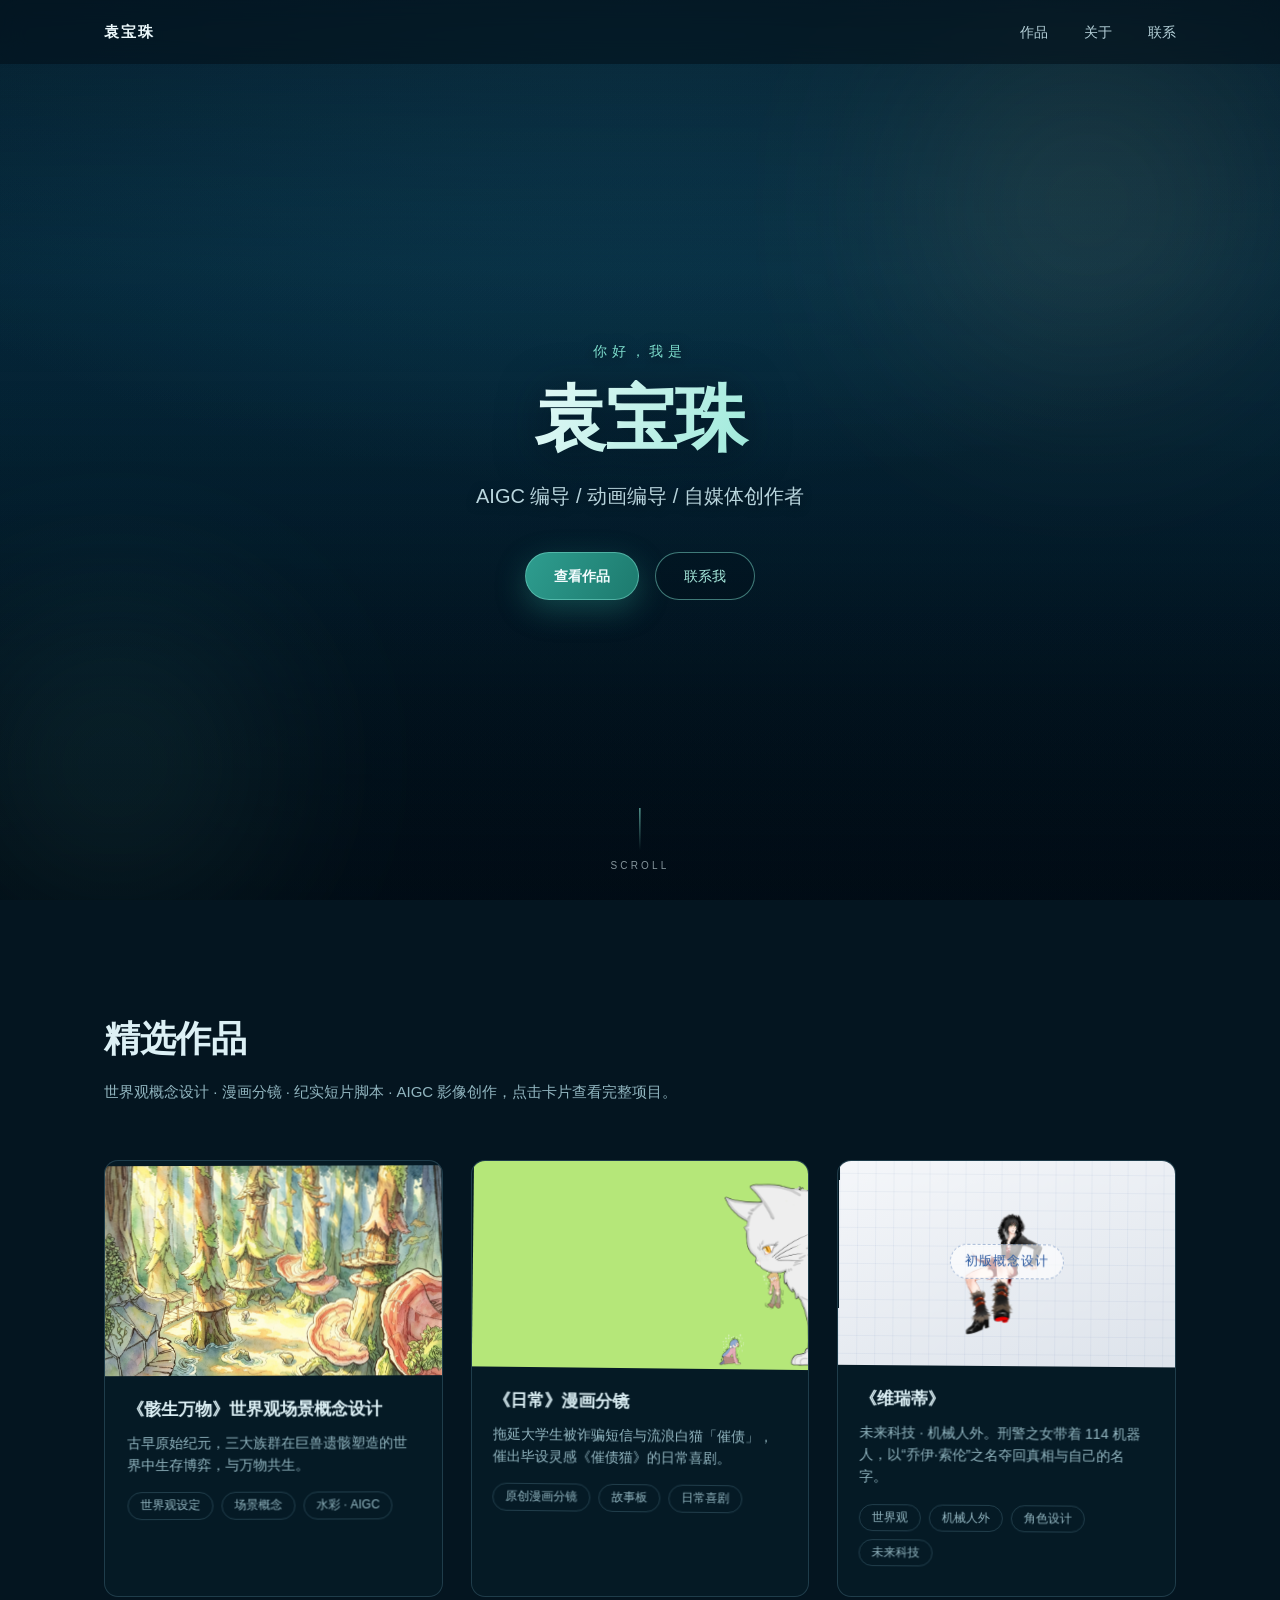
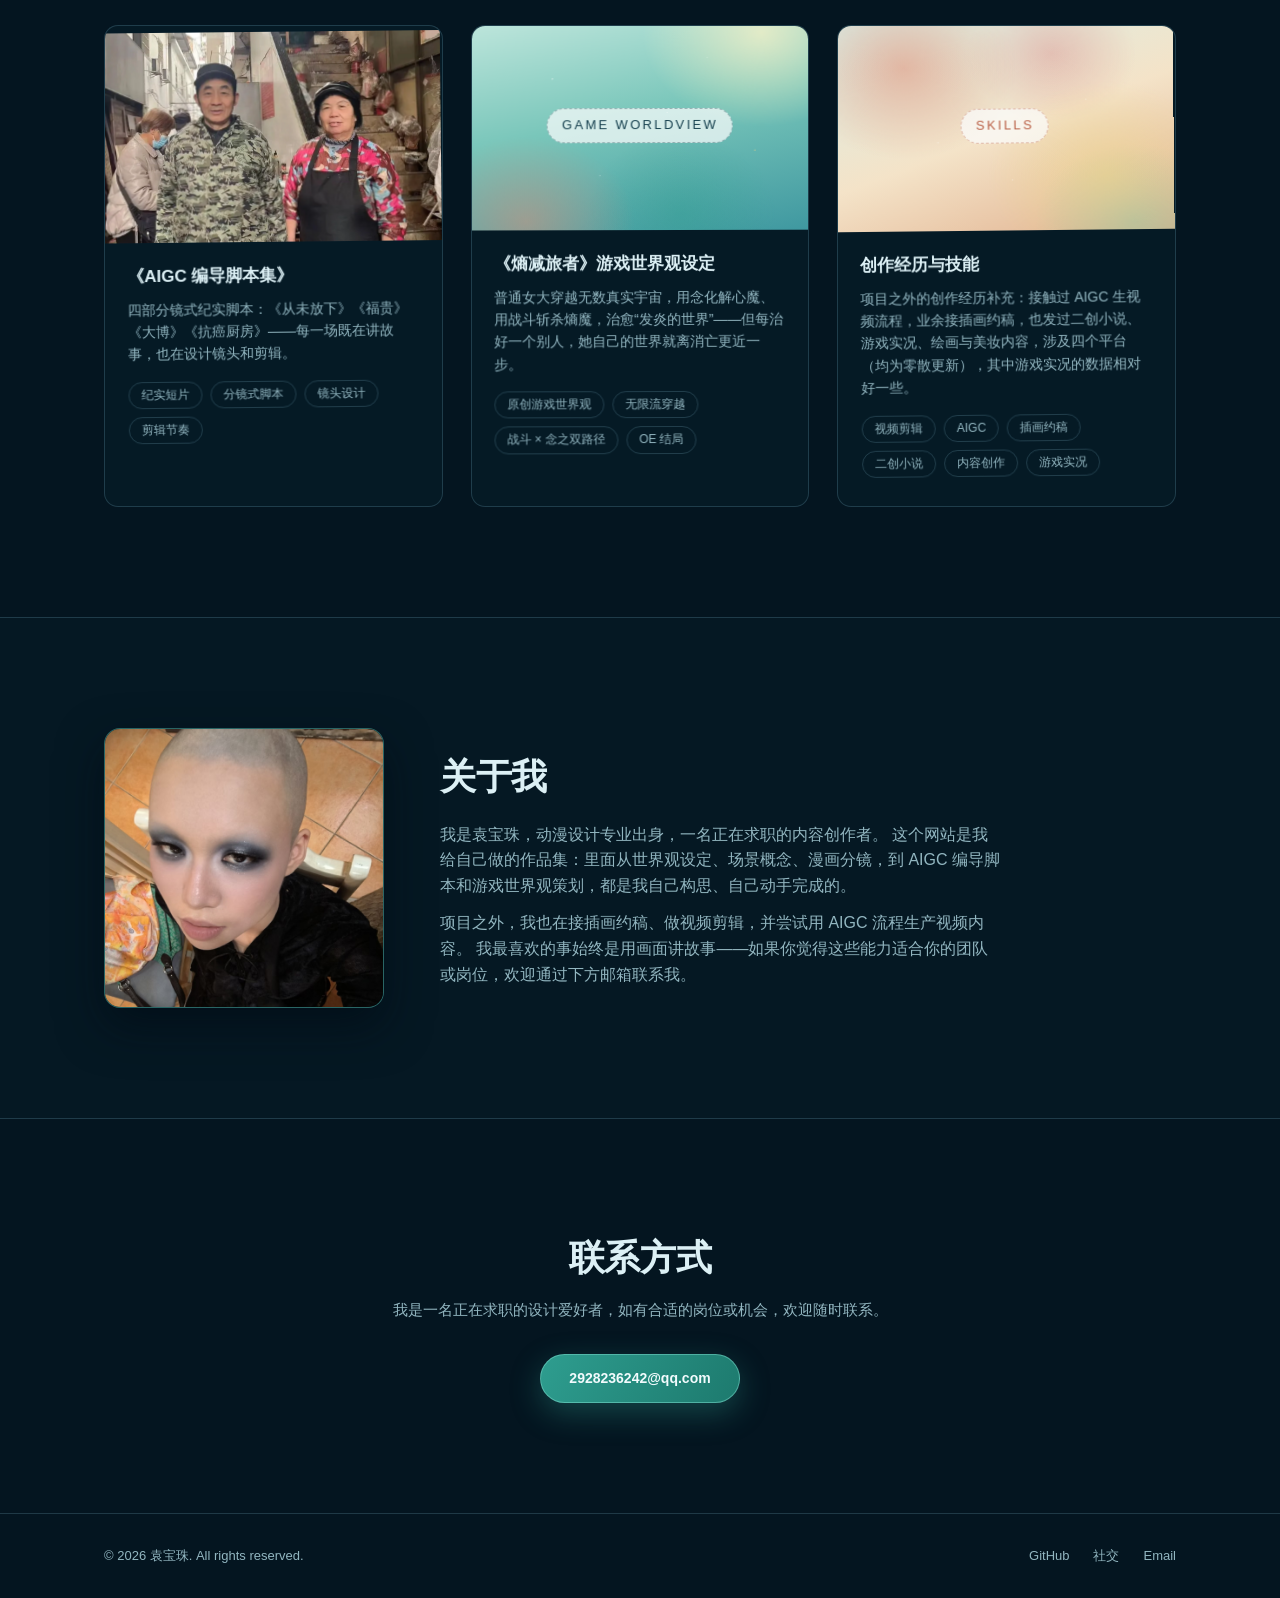
==== index.html @ 69e80cc3 "袁宝珠作品集网站首版：深海写实视频背景 + 作品子页面" ====
<!DOCTYPE html>
<html lang="zh-CN">
<head>
  <meta charset="UTF-8" />
  <meta name="viewport" content="width=device-width, initial-scale=1.0" />
  <title>袁宝珠 | AIGC 编导 · 动画编导 · 自媒体创作者</title>
  <meta name="description" content="袁宝珠的个人作品集：AIGC 编导 / 动画编导 / 自媒体创作者，代表作《骸生万物》世界观场景概念设计、《日常》漫画分镜。" />
  <link rel="stylesheet" href="css/style.css" />
</head>
<body class="home">

  <!-- ============ 顶部导航 ============ -->
  <header class="navbar" id="navbar">
    <nav class="nav-inner">
      <a href="#home" class="nav-logo">袁宝珠</a>

      <button class="nav-toggle" id="navToggle" aria-label="打开菜单" aria-expanded="false">
        <span></span><span></span><span></span>
      </button>

      <ul class="nav-links" id="navLinks">
        <li><a href="#works">作品</a></li>
        <li><a href="#about">关于</a></li>
        <li><a href="#contact">联系</a></li>
      </ul>
    </nav>
  </header>

  <main>
    <!-- ============ Hero 首屏（原创插画 · Live2D 视差） ============ -->
    <section class="hero hero--live" id="home">
      <!-- 背景层：封面全屏模糊（视差最深 · Live2D 感） -->
      <div class="live-bg" aria-hidden="true">
        <span class="live-bg-img"></span>
        <span class="live-bg-tint"></span>
      </div>

      <!-- 氛围层：双色光晕 -->
      <div class="live-glow" aria-hidden="true">
        <span class="live-glow-cyan"></span>
        <span class="live-glow-orange"></span>
      </div>

      <div class="live-inner">
        <!-- 文案层（视差较浅） -->
        <div class="live-copy" data-depth="8">
          <p class="hero-eyebrow">你好，我是</p>
          <h1 class="hero-title">袁宝珠</h1>
          <p class="hero-subtitle">AIGC 编导 / 动画编导 / 自媒体创作者</p>
          <div class="hero-actions">
            <a href="#works" class="btn btn-primary">查看作品</a>
            <a href="#contact" class="btn btn-ghost">联系我</a>
          </div>
        </div>
      </div>

      <a href="#works" class="live-scroll" aria-label="向下滚动查看作品">
        <span></span>SCROLL
      </a>
    </section>

    <!-- ============ 作品展示（卡片占位） ============ -->
    <section class="section" id="works">
      <div class="container">
        <header class="section-head">
          <h2 class="section-title">精选作品</h2>
          <p class="section-desc">世界观概念设计 · 漫画分镜 · 纪实短片脚本 · AIGC 影像创作，点击卡片查看完整项目。</p>
        </header>

        <div class="works-grid">
          <!-- 作品 01：《骸生万物》 -->
          <article class="work-card">
            <a href="works/work-1.html" class="work-link" aria-label="《骸生万物》世界观场景概念设计">
              <div class="work-cover has-img">
                <img src="images/hszw-1-forest.jpg" alt="《骸生万物》森林栖息地：巨型菌菇树居" />
              </div>
              <div class="work-body">
                <h3 class="work-title">《骸生万物》世界观场景概念设计</h3>
                <p class="work-desc">古早原始纪元，三大族群在巨兽遗骸塑造的世界中生存博弈，与万物共生。</p>
                <ul class="work-tags">
                  <li>世界观设定</li><li>场景概念</li><li>水彩 · AIGC</li>
                </ul>
              </div>
            </a>
          </article>

          <!-- 作品 02：《日常》漫画分镜 -->
          <article class="work-card">
            <a href="works/work-2.html" class="work-link" aria-label="《日常》漫画分镜">
              <div class="work-cover has-img">
                <img src="images/work-2-cover.jpg" alt="《日常》漫画分镜封面">
              </div>
              <div class="work-body">
                <h3 class="work-title">《日常》漫画分镜</h3>
                <p class="work-desc">拖延大学生被诈骗短信与流浪白猫「催债」，催出毕设灵感《催债猫》的日常喜剧。</p>
                <ul class="work-tags">
                  <li>原创漫画分镜</li><li>故事板</li><li>日常喜剧</li>
                </ul>
              </div>
            </a>
          </article>

          <!-- 作品 03：《维瑞蒂》 -->
          <article class="work-card">
            <a href="works/work-3.html" class="work-link" aria-label="《维瑞蒂》未来科技机械人外世界观与角色概念设计">
              <div class="work-cover">
                <img class="wrd-card-img" src="images/wrd-1-verity.png" alt="《维瑞蒂》主角维瑞蒂 / 乔伊·索伦 概念设计" />
                <span class="work-cover-tag">初版概念设计</span>
              </div>
              <div class="work-body">
                <h3 class="work-title">《维瑞蒂》</h3>
                <p class="work-desc">未来科技 · 机械人外。刑警之女带着 114 机器人，以“乔伊·索伦”之名夺回真相与自己的名字。</p>
                <ul class="work-tags">
                  <li>世界观</li><li>机械人外</li><li>角色设计</li><li>未来科技</li>
                </ul>
              </div>
            </a>
          </article>

          <!-- 作品 04：《AIGC 编导脚本集》 -->
          <article class="work-card">
            <a href="works/work-4.html" class="work-link" aria-label="《AIGC 编导脚本集》分镜式纪实脚本">
              <div class="work-cover has-img">
                <img src="images/scr-ka-real.webp" alt="《AIGC 编导脚本集》真实影像：抗癌厨房万佐成与熊庚香" />
              </div>
              <div class="work-body">
                <h3 class="work-title">《AIGC 编导脚本集》</h3>
                <p class="work-desc">四部分镜式纪实脚本：《从未放下》《福贵》《大博》《抗癌厨房》——每一场既在讲故事，也在设计镜头和剪辑。</p>
                <ul class="work-tags">
                  <li>纪实短片</li><li>分镜式脚本</li><li>镜头设计</li><li>剪辑节奏</li>
                </ul>
              </div>
            </a>
          </article>

          <article class="work-card">
            <a href="works/work-5.html" class="work-link" aria-label="《熵减旅者》原创游戏世界观设定">
              <div class="work-cover">
                <span class="work-cover-tag">GAME WORLDVIEW</span>
              </div>
              <div class="work-body">
                <h3 class="work-title">《熵减旅者》游戏世界观设定</h3>
                <p class="work-desc">普通女大穿越无数真实宇宙，用念化解心魔、用战斗斩杀熵魔，治愈“发炎的世界”——但每治好一个别人，她自己的世界就离消亡更近一步。</p>
                <ul class="work-tags">
                  <li>原创游戏世界观</li><li>无限流穿越</li><li>战斗 × 念之双路径</li><li>OE 结局</li>
                </ul>
              </div>
            </a>
          </article>

          <article class="work-card">
            <a href="works/work-6.html" class="work-link" aria-label="创作经历与技能">
              <div class="work-cover">
                <span class="work-cover-tag">SKILLS</span>
              </div>
              <div class="work-body">
                <h3 class="work-title">创作经历与技能</h3>
                <p class="work-desc">项目之外的创作经历补充：接触过 AIGC 生视频流程，业余接插画约稿，也发过二创小说、游戏实况、绘画与美妆内容，涉及四个平台（均为零散更新），其中游戏实况的数据相对好一些。</p>
                <ul class="work-tags">
                  <li>视频剪辑</li><li>AIGC</li><li>插画约稿</li><li>二创小说</li><li>内容创作</li><li>游戏实况</li>
                </ul>
              </div>
            </a>
          </article>
        </div>
      </div>
    </section>

    <!-- ============ 关于 ============ -->
    <section class="section section-alt" id="about">
      <div class="container about-grid">
        <div class="about-avatar">
          <img src="images/about-portrait.jpg" alt="袁宝珠——寸头与蓝色烟熏妆自拍" />
        </div>
        <div>
          <h2 class="section-title">关于我</h2>
          <p class="about-text">
            我是袁宝珠，动漫设计专业出身，一名正在求职的内容创作者。
            这个网站是我给自己做的作品集：里面从世界观设定、场景概念、漫画分镜，到 AIGC 编导脚本和游戏世界观策划，都是我自己构思、自己动手完成的。
          </p>
          <p class="about-text">
            项目之外，我也在接插画约稿、做视频剪辑，并尝试用 AIGC 流程生产视频内容。
            我最喜欢的事始终是用画面讲故事——如果你觉得这些能力适合你的团队或岗位，欢迎通过下方邮箱联系我。
          </p>
        </div>
      </div>
    </section>

    <!-- ============ 联系 ============ -->
    <section class="section" id="contact">
      <div class="container contact-box">
        <h2 class="section-title">联系方式</h2>
        <p class="section-desc">我是一名正在求职的设计爱好者，如有合适的岗位或机会，欢迎随时联系。</p>
        <a href="mailto:2928236242@qq.com" class="btn btn-primary">2928236242@qq.com</a>
      </div>
    </section>
  </main>

  <!-- ============ 页脚 ============ -->
  <footer class="footer">
    <div class="container footer-inner">
      <span>© 2026 袁宝珠. All rights reserved.</span>
      <div class="footer-links">
        <a href="#" aria-label="GitHub">GitHub</a>
        <a href="#" aria-label="微博 / X">社交</a>
        <a href="mailto:2928236242@qq.com" aria-label="邮箱">Email</a>
      </div>
    </div>
  </footer>

  <script src="js/main.js"></script>
</body>
</html>
---- css/style.css ----
/* ================= 设计变量 ================= */
:root {
  --bg: #000000;
  --bg-alt: #0a0a0a;
  --surface: #111111;
  --surface-hover: #181818;
  --border: #1f1f1f;
  --text: #f5f5f5;
  --text-muted: #999999;
  /* 配色提取自封面水彩 cover.jpg：水色青碧（#177f80 提亮）+ 芦草嫩绿 + 纸白 */
  --accent: #7cc2b9;
  --accent-soft: #b6ddd7;
  --max-width: 1120px;
  --nav-height: 64px;
}

/* ================= 基础重置 ================= */
*,
*::before,
*::after {
  margin: 0;
  padding: 0;
  box-sizing: border-box;
}

html {
  scroll-behavior: smooth;
  scroll-padding-top: var(--nav-height);
}

body {
  background: var(--bg);
  color: var(--text);
  font-family: -apple-system, BlinkMacSystemFont, "Segoe UI", "PingFang SC",
    "Hiragino Sans GB", "Microsoft YaHei", sans-serif;
  line-height: 1.6;
  -webkit-font-smoothing: antialiased;
}

a {
  color: inherit;
  text-decoration: none;
}

ul {
  list-style: none;
}

.container {
  max-width: var(--max-width);
  margin: 0 auto;
  padding: 0 24px;
}

/* ================= 顶部导航 ================= */
.navbar {
  position: fixed;
  top: 0;
  left: 0;
  right: 0;
  height: var(--nav-height);
  z-index: 100;
  background: rgba(0, 0, 0, 0.75);
  backdrop-filter: blur(12px);
  -webkit-backdrop-filter: blur(12px);
  border-bottom: 1px solid transparent;
  transition: border-color 0.3s ease, background 0.3s ease;
}

.navbar.scrolled {
  border-bottom-color: var(--border);
}

.nav-inner {
  max-width: var(--max-width);
  margin: 0 auto;
  padding: 0 24px;
  height: 100%;
  display: flex;
  align-items: center;
  justify-content: space-between;
}

.nav-logo {
  font-size: 15px;
  font-weight: 700;
  letter-spacing: 0.12em;
}

.nav-links {
  display: flex;
  gap: 36px;
}

.nav-links a {
  font-size: 14px;
  color: var(--text-muted);
  transition: color 0.2s ease;
}

.nav-links a:hover {
  color: var(--text);
}

/* 移动端汉堡按钮 */
.nav-toggle {
  display: none;
  flex-direction: column;
  gap: 5px;
  background: none;
  border: 0;
  cursor: pointer;
  padding: 8px;
}

.nav-toggle span {
  display: block;
  width: 22px;
  height: 2px;
  background: var(--text);
  transition: transform 0.3s ease, opacity 0.3s ease;
}

.nav-toggle.open span:nth-child(1) {
  transform: translateY(7px) rotate(45deg);
}
.nav-toggle.open span:nth-child(2) {
  opacity: 0;
}
.nav-toggle.open span:nth-child(3) {
  transform: translateY(-7px) rotate(-45deg);
}

/* ================= Hero ================= */
.hero {
  min-height: 100vh;
  display: flex;
  flex-direction: column;
  align-items: center;
  justify-content: center;
  text-align: center;
  padding: var(--nav-height) 24px 0;
}

.hero-eyebrow {
  color: var(--text-muted);
  font-size: 15px;
  margin-bottom: 16px;
}

.hero-title {
  font-size: clamp(40px, 8vw, 72px);
  font-weight: 800;
  letter-spacing: -0.02em;
  line-height: 1.1;
}

.hero-subtitle {
  margin-top: 18px;
  color: var(--text-muted);
  font-size: clamp(16px, 2.4vw, 20px);
}

.hero-actions {
  margin-top: 40px;
  display: flex;
  gap: 16px;
  flex-wrap: wrap;
  justify-content: center;
}

/* ================= 按钮 ================= */
.btn {
  display: inline-block;
  padding: 12px 28px;
  font-size: 14px;
  border-radius: 999px;
  border: 1px solid var(--border);
  transition: transform 0.2s ease, background 0.2s ease, border-color 0.2s ease;
}

.btn:hover {
  transform: translateY(-2px);
}

.btn-primary {
  background: var(--text);
  color: #000;
  border-color: var(--text);
  font-weight: 600;
}

.btn-primary:hover {
  background: #fff;
}

.btn-ghost {
  color: var(--text);
}

.btn-ghost:hover {
  background: var(--surface);
  border-color: #333;
}

/* ================= 通用区块 ================= */
.section {
  padding: 110px 0;
}

.section-alt {
  background: var(--bg-alt);
  border-top: 1px solid var(--border);
  border-bottom: 1px solid var(--border);
}

.section-head {
  margin-bottom: 56px;
}

.section-title {
  font-size: clamp(26px, 4vw, 36px);
  font-weight: 700;
  letter-spacing: -0.01em;
}

.section-desc {
  margin-top: 12px;
  color: var(--text-muted);
  font-size: 15px;
}

/* ================= 作品卡片（占位骨架） ================= */
.works-grid {
  display: grid;
  grid-template-columns: repeat(3, 1fr);
  gap: 28px;
}

.work-card {
  background: var(--surface);
  border: 1px solid var(--border);
  border-radius: 14px;
  overflow: hidden;
  transition: transform 0.3s ease, border-color 0.3s ease, background 0.3s ease;
}

.work-card:hover {
  transform: translateY(-6px);
  border-color: #333;
  background: var(--surface-hover);
}

.work-link {
  display: block;
}

/* 封面占位：渐变块 + 微光扫过动画，填充真实图片时直接替换此 div */
.work-cover {
  position: relative;
  aspect-ratio: 16 / 10;
  background: linear-gradient(135deg, #161616 0%, #1d1d1d 50%, #161616 100%);
  overflow: hidden;
  display: flex;
  align-items: center;
  justify-content: center;
}

.work-cover::after {
  content: "";
  position: absolute;
  inset: 0;
  background: linear-gradient(
    100deg,
    transparent 20%,
    rgba(255, 255, 255, 0.05) 50%,
    transparent 80%
  );
  transform: translateX(-100%);
  animation: shimmer 2.6s infinite;
}

@keyframes shimmer {
  100% {
    transform: translateX(100%);
  }
}

.work-cover-tag {
  position: relative;
  z-index: 1;
  font-size: 13px;
  color: #555;
  letter-spacing: 0.08em;
  border: 1px dashed #333;
  padding: 6px 14px;
  border-radius: 999px;
}

/* 填充真实封面时用法：
   <div class="work-cover" style="background-image:url('图片地址');background-size:cover;background-position:center;"></div>
*/

.work-body {
  padding: 20px 22px 24px;
}

.work-title {
  font-size: 17px;
  font-weight: 600;
}

.work-desc {
  margin-top: 8px;
  font-size: 14px;
  color: var(--text-muted);
}

.work-tags {
  margin-top: 16px;
  display: flex;
  flex-wrap: wrap;
  gap: 8px;
}

.work-tags li {
  font-size: 12px;
  color: var(--text-muted);
  border: 1px solid var(--border);
  border-radius: 999px;
  padding: 3px 12px;
}

/* ================= 关于 ================= */
.about-grid {
  display: grid;
  grid-template-columns: 280px 1fr;
  gap: 56px;
  align-items: center;
}

.about-avatar {
  aspect-ratio: 1;
  border-radius: 16px;
  border: 1px dashed #333;
  background: var(--surface);
  display: flex;
  align-items: center;
  justify-content: center;
  color: #555;
  font-size: 14px;
}

.about-text {
  margin-top: 16px;
  color: var(--text-muted);
  font-size: 16px;
  max-width: 560px;
}

/* ================= 联系 ================= */
.contact-box {
  text-align: center;
}

.contact-box .section-desc {
  margin-bottom: 32px;
}

/* ================= 页脚 ================= */
.footer {
  border-top: 1px solid var(--border);
  padding: 32px 0;
}

.footer-inner {
  display: flex;
  align-items: center;
  justify-content: space-between;
  gap: 16px;
  flex-wrap: wrap;
  font-size: 13px;
  color: var(--text-muted);
}

.footer-links {
  display: flex;
  gap: 24px;
}

.footer-links a:hover {
  color: var(--text);
}

/* ================= 元素入场动画 ================= */
.work-card {
  opacity: 0;
  transform: translateY(24px);
}

.work-card.visible {
  opacity: 1;
  transform: translateY(0);
  transition: opacity 0.6s ease, transform 0.6s ease, border-color 0.3s ease,
    background 0.3s ease;
}

/* ================= 响应式 ================= */
@media (max-width: 900px) {
  .works-grid {
    grid-template-columns: repeat(2, 1fr);
  }

  .about-grid {
    grid-template-columns: 1fr;
    gap: 32px;
  }

  .about-avatar {
    max-width: 240px;
  }
}

@media (max-width: 640px) {
  .nav-toggle {
    display: flex;
  }

  .nav-links {
    position: fixed;
    top: var(--nav-height);
    left: 0;
    right: 0;
    flex-direction: column;
    gap: 0;
    background: rgba(0, 0, 0, 0.96);
    border-bottom: 1px solid var(--border);
    max-height: 0;
    overflow: hidden;
    transition: max-height 0.3s ease;
  }

  .nav-links.open {
    max-height: 260px;
  }

  .nav-links li {
    width: 100%;
  }

  .nav-links a {
    display: block;
    padding: 16px 24px;
  }

  .works-grid {
    grid-template-columns: 1fr;
  }

  .section {
    padding: 80px 0;
  }
}

/* 用户开启「减少动态效果」时尊重系统设置 */
@media (prefers-reduced-motion: reduce) {
  html {
    scroll-behavior: auto;
  }
  .work-cover::after {
    animation: none;
  }
  .work-card {
    opacity: 1;
    transform: none;
  }
}

/* ================= 实例级覆盖（勿并入通用类） ================= */
/* 仅作用于作品区第 1 张卡片封面，不影响其他卡片 */
section#works > div.container > div.works-grid > article.work-card:nth-child(1) > a.work-link > div.work-cover {
  background-color: transparent;
  color: #ffffff;
}

/* 仅作用于 Hero 首屏 section#home（ID 唯一） */
section#home {
  background-color: transparent;
}

/* ================= Hero 封面水彩氛围（黑色基调不变） ================= */
.hero--cover {
  position: relative;
  background-color: #000;
  overflow: hidden;
}

.hero--cover::before {
  content: "";
  position: absolute;
  inset: 0;
  background-image: url("../images/cover.jpg");
  background-size: cover;
  background-position: center;
  opacity: 0.3;
  filter: saturate(0.92);
}

.hero--cover::after {
  content: "";
  position: absolute;
  inset: 0;
  background:
    radial-gradient(120% 90% at 50% 36%, rgba(0, 0, 0, 0.25) 0%, rgba(0, 0, 0, 0.72) 72%, #000 100%),
    linear-gradient(180deg, rgba(0, 0, 0, 0.85) 0%, rgba(0, 0, 0, 0.35) 42%, rgba(0, 0, 0, 0.94) 100%);
}

.hero--cover > * {
  position: relative;
  z-index: 1;
}

.hero--cover .hero-eyebrow {
  color: var(--accent-soft);
  letter-spacing: 0.2em;
}

.hero--cover .hero-title {
  background: linear-gradient(118deg, #f4efe2 0%, #d7e7e1 42%, var(--accent) 100%);
  -webkit-background-clip: text;
  background-clip: text;
  color: transparent;
}

/* ================= 作品卡片：真实封面图 ================= */
.work-cover.has-img {
  background: #000;
}

.work-cover.has-img::after {
  display: none;
}

.work-cover img {
  position: relative;
  z-index: 1;
  display: block;
  width: 100%;
  height: 100%;
  object-fit: cover;
  transition: transform 0.5s ease;
}

.work-card:hover .work-cover img {
  transform: scale(1.05);
}

/* ================= 作品子页面通用 ================= */
.detail {
  padding: calc(var(--nav-height) + 56px) 0 100px;
}

.back-link {
  display: inline-block;
  margin-bottom: 44px;
  font-size: 14px;
  color: var(--text-muted);
  transition: color 0.2s ease;
}

.back-link:hover {
  color: var(--accent);
}

.detail-title {
  font-size: clamp(30px, 5vw, 46px);
  font-weight: 800;
  line-height: 1.2;
  letter-spacing: -0.01em;
}

.detail-subtitle {
  margin-top: 18px;
  max-width: 780px;
  color: var(--text-muted);
  font-size: 16px;
}

.detail-meta {
  margin-top: 26px;
  display: flex;
  flex-wrap: wrap;
  gap: 10px;
}

.detail-meta li,
.race-tags li {
  font-size: 13px;
  color: var(--accent-soft);
  border: 1px solid rgba(124, 194, 185, 0.32);
  background: rgba(124, 194, 185, 0.07);
  border-radius: 999px;
  padding: 5px 14px;
}

.detail-h2 {
  margin: 64px 0 26px;
  font-size: clamp(20px, 3vw, 25px);
  font-weight: 700;
  display: flex;
  align-items: center;
  gap: 14px;
}

.detail-h2::before {
  content: "";
  width: 24px;
  height: 2px;
  border-radius: 2px;
  background: linear-gradient(90deg, var(--accent), transparent);
}

/* ---------- 信息块 ---------- */
.info-block {
  background: var(--surface);
  border: 1px solid var(--border);
  border-radius: 14px;
  padding: 26px 28px;
  margin-bottom: 16px;
  transition: border-color 0.3s ease;
}

.info-block:hover {
  border-color: #2c2c2c;
}

.info-block-head {
  display: flex;
  align-items: baseline;
  gap: 14px;
  margin-bottom: 12px;
}

.info-block-no {
  font-size: 13px;
  font-weight: 700;
  letter-spacing: 0.12em;
  color: var(--accent);
}

.info-block-head h3 {
  font-size: 18px;
  font-weight: 600;
}

.info-block p {
  color: var(--text-muted);
  font-size: 15px;
}

.info-block strong,
.point-list strong {
  color: var(--text);
  font-weight: 600;
}

/* 项目信息规格表 */
.spec-list li {
  display: flex;
  gap: 18px;
  padding: 11px 0;
  border-bottom: 1px solid var(--border);
  font-size: 15px;
  color: var(--text-muted);
}

.spec-list li:first-child {
  padding-top: 0;
}

.spec-list li:last-child {
  padding-bottom: 0;
  border-bottom: 0;
}

.spec-key {
  flex: 0 0 84px;
  color: var(--text);
  font-weight: 600;
}

/* 分镜要点列表 */
.point-list li {
  position: relative;
  padding-left: 20px;
  margin-top: 12px;
  color: var(--text-muted);
  font-size: 15px;
}

.point-list li:first-child {
  margin-top: 4px;
}

.point-list li::before {
  content: "";
  position: absolute;
  left: 0;
  top: 10px;
  width: 7px;
  height: 7px;
  border-radius: 50%;
  background: var(--accent);
  box-shadow: 0 0 10px rgba(124, 194, 185, 0.5);
}

/* 族群标签（work-1） */
.race-tags {
  margin-top: 18px;
  display: flex;
  flex-wrap: wrap;
  gap: 10px;
}

/* ================= 作品画廊 ================= */
.gallery {
  display: grid;
  grid-template-columns: repeat(2, 1fr);
  gap: 20px;
}

.gallery-item {
  position: relative;
  margin: 0;
  border: 1px solid var(--border);
  border-radius: 12px;
  overflow: hidden;
  background: var(--surface);
  cursor: zoom-in;
  transition: transform 0.3s ease, border-color 0.3s ease;
}

.gallery-item:hover {
  transform: translateY(-3px);
  border-color: rgba(124, 194, 185, 0.45);
}

.gallery-item--feature {
  grid-column: 1 / -1;
}

.gallery-item img {
  display: block;
  width: 100%;
  aspect-ratio: 4 / 3;
  object-fit: cover;
  transition: transform 0.5s ease;
}

.gallery-item--feature img {
  aspect-ratio: 16 / 10;
}

.gallery-item:hover img {
  transform: scale(1.04);
}

.gallery-item figcaption {
  position: absolute;
  left: 0;
  right: 0;
  bottom: 0;
  padding: 40px 18px 14px;
  font-size: 13px;
  color: #d8d8d8;
  background: linear-gradient(180deg, transparent, rgba(0, 0, 0, 0.82));
  opacity: 0;
  transform: translateY(6px);
  transition: opacity 0.3s ease, transform 0.3s ease;
}

.gallery-item--feature figcaption {
  opacity: 1;
  transform: none;
}

.gallery-item:hover figcaption {
  opacity: 1;
  transform: none;
}

.gallery-item figcaption strong {
  display: block;
  color: #fff;
  font-size: 14px;
  margin-bottom: 2px;
}

/* ================= 子页面待更新占位 ================= */
.pending-box {
  margin-top: 40px;
  border: 1px dashed #333;
  border-radius: 16px;
  background: var(--surface);
  padding: 64px 32px;
  text-align: center;
}

.pending-mark {
  color: var(--accent);
  font-size: 12px;
  letter-spacing: 0.32em;
  margin-bottom: 14px;
}

.pending-box h2 {
  font-size: 20px;
  font-weight: 600;
  margin-bottom: 10px;
}

.pending-box p {
  color: var(--text-muted);
  font-size: 14px;
}

/* ================= 子页面翻页 ================= */
.pager {
  margin-top: 72px;
  padding-top: 28px;
  border-top: 1px solid var(--border);
  display: flex;
  justify-content: space-between;
  gap: 16px;
  flex-wrap: wrap;
  font-size: 14px;
  color: var(--text-muted);
}

.pager a:hover {
  color: var(--accent);
}

/* ================= 灯箱（画廊全屏查看） ================= */
.lightbox {
  position: fixed;
  inset: 0;
  z-index: 200;
  display: flex;
  flex-direction: column;
  align-items: center;
  justify-content: center;
  gap: 16px;
  padding: 48px 24px;
  background: rgba(0, 0, 0, 0.93);
  backdrop-filter: blur(8px);
  -webkit-backdrop-filter: blur(8px);
}

.lightbox[hidden] {
  display: none;
}

.lightbox img {
  max-width: min(94vw, 1400px);
  max-height: 80vh;
  border-radius: 8px;
  border: 1px solid #262626;
  box-shadow: 0 24px 80px rgba(0, 0, 0, 0.6);
}

.lightbox-caption {
  max-width: 760px;
  text-align: center;
  color: #bdbdbd;
  font-size: 14px;
}

.lightbox-close {
  position: absolute;
  top: 20px;
  right: 28px;
  width: 44px;
  height: 44px;
  border: 1px solid #333;
  border-radius: 50%;
  background: rgba(20, 20, 20, 0.7);
  color: #fff;
  font-size: 24px;
  line-height: 1;
  cursor: pointer;
  transition: background 0.2s ease, border-color 0.2s ease;
}

.lightbox-close:hover {
  background: #222;
  border-color: var(--accent);
}

/* ================= 子页面响应式 ================= */
@media (max-width: 640px) {
  .gallery {
    grid-template-columns: 1fr;
  }

  .gallery-item--feature {
    grid-column: auto;
  }

  .info-block {
    padding: 22px 20px;
  }

  .detail-h2 {
    margin-top: 48px;
  }

  .spec-key {
    flex-basis: 72px;
  }
}

@media (prefers-reduced-motion: reduce) {
  .gallery-item,
  .gallery-item img,
  .work-cover img {
    transition: none;
  }
}

/* ======================================================================
   《维瑞蒂》作品页：未来科技 / 冷金属 + 霓虹（仅作用于 body.page-wrd）
   ====================================================================== */
.page-wrd {
  --wrd-cyan: #5aa6ff;
  --wrd-cyan-soft: rgba(56, 160, 190, 0.14);
  --wrd-cyan-line: rgba(56, 160, 190, 0.32);
  --wrd-red: #e04352;
  --wrd-panel: #0b0f16;
  --wrd-panel-2: #10161f;
  --wrd-mono: "Consolas", "Courier New", monospace;
}

/* 页面底层网格 + 冷光氛围（仍保持黑底） */
.page-wrd main.wrd {
  position: relative;
}

.page-wrd main.wrd::before {
  content: "";
  position: fixed;
  inset: 0;
  z-index: -1;
  pointer-events: none;
  background-image:
    radial-gradient(60% 40% at 85% 8%, rgba(56, 160, 190, 0.08), transparent 70%),
    radial-gradient(50% 35% at 5% 30%, rgba(224, 67, 82, 0.05), transparent 70%),
    linear-gradient(rgba(56, 160, 190, 0.035) 1px, transparent 1px),
    linear-gradient(90deg, rgba(56, 160, 190, 0.035) 1px, transparent 1px);
  background-size: 100% 100%, 100% 100%, 56px 56px, 56px 56px;
}

/* ---------- 作品头 ---------- */
.wrd-hero {
  position: relative;
  padding: 24px 0 8px;
  overflow: hidden;
}

.wrd-codebar {
  display: flex;
  flex-wrap: wrap;
  align-items: center;
  gap: 12px;
  font-family: var(--wrd-mono);
  font-size: 12px;
  letter-spacing: 0.18em;
  color: var(--wrd-cyan);
  margin-bottom: 26px;
}

.wrd-codebar-dot {
  width: 4px;
  height: 4px;
  border-radius: 50%;
  background: var(--wrd-red);
  box-shadow: 0 0 8px var(--wrd-red);
}

.wrd-title {
  font-size: clamp(38px, 6vw, 62px);
  font-weight: 800;
  letter-spacing: 0.02em;
  line-height: 1.1;
}

.wrd-title-en {
  position: absolute;
  top: -10px;
  right: -8px;
  font-family: var(--wrd-mono);
  font-size: clamp(72px, 15vw, 190px);
  font-weight: 700;
  letter-spacing: 0.06em;
  color: transparent;
  -webkit-text-stroke: 1px rgba(56, 160, 190, 0.16);
  user-select: none;
  pointer-events: none;
  white-space: nowrap;
}

.wrd-lead {
  position: relative;
  margin-top: 20px;
  max-width: 760px;
  color: var(--text-muted);
  font-size: 16px;
}

.wrd-lead b {
  color: var(--wrd-red);
  font-family: var(--wrd-mono);
  font-weight: 700;
}

.wrd-chips {
  position: relative;
  margin-top: 28px;
  display: flex;
  flex-wrap: wrap;
  gap: 10px;
}

.wrd-chips li {
  font-family: var(--wrd-mono);
  font-size: 12px;
  letter-spacing: 0.08em;
  color: #cfe2ff;
  border: 1px solid var(--wrd-cyan-line);
  background: var(--wrd-cyan-soft);
  border-radius: 3px;
  padding: 6px 14px;
}

/* ---------- 区块标题 ---------- */
.wrd-h2 {
  margin: 72px 0 26px;
  font-size: clamp(20px, 3vw, 25px);
  font-weight: 700;
  display: flex;
  align-items: baseline;
  gap: 14px;
  scroll-margin-top: 90px;
}

.wrd-h2::before {
  content: "";
  align-self: center;
  width: 26px;
  height: 3px;
  background: linear-gradient(90deg, var(--wrd-red), var(--wrd-cyan));
  box-shadow: 0 0 10px rgba(56, 160, 190, 0.5);
}

.wrd-h2 span {
  font-family: var(--wrd-mono);
  font-size: 11px;
  font-weight: 400;
  letter-spacing: 0.22em;
  color: var(--wrd-cyan);
}

/* ---------- 四角色总览 ---------- */
.wrd-cast {
  display: grid;
  grid-template-columns: repeat(4, 1fr);
  gap: 16px;
}

.wrd-cast-card {
  border: 1px solid var(--border);
  border-radius: 8px;
  overflow: hidden;
  background: var(--wrd-panel);
  transition: transform 0.25s ease, border-color 0.25s ease, box-shadow 0.25s ease;
}

.wrd-cast-card:hover {
  transform: translateY(-5px);
  border-color: var(--wrd-cyan-line);
  box-shadow: 0 14px 40px rgba(0, 0, 0, 0.5), 0 0 0 1px rgba(56, 160, 190, 0.12);
}

.wrd-cast-img {
  position: relative;
  aspect-ratio: 3 / 4;
  background:
    linear-gradient(rgba(56, 160, 190, 0.06) 1px, transparent 1px),
    linear-gradient(90deg, rgba(56, 160, 190, 0.06) 1px, transparent 1px),
    linear-gradient(160deg, #f4f6f9 0%, #e3e8ef 100%);
  background-size: 18px 18px, 18px 18px, 100% 100%;
}

.wrd-cast-img::after {
  content: "VIEW →";
  position: absolute;
  left: 10px;
  bottom: 8px;
  font-family: var(--wrd-mono);
  font-size: 10px;
  letter-spacing: 0.14em;
  color: rgba(30, 60, 110, 0.55);
  opacity: 0;
  transition: opacity 0.25s ease;
}

.wrd-cast-card:hover .wrd-cast-img::after {
  opacity: 1;
}

.wrd-cast-img img {
  display: block;
  width: 100%;
  height: 100%;
  object-fit: contain;
  padding: 8px 8px 14px;
}

.wrd-cast-card--bw .wrd-cast-img {
  background:
    linear-gradient(rgba(70, 80, 95, 0.07) 1px, transparent 1px),
    linear-gradient(90deg, rgba(70, 80, 95, 0.07) 1px, transparent 1px),
    linear-gradient(160deg, #f1f1f2 0%, #e0e2e6 100%);
  background-size: 18px 18px, 18px 18px, 100% 100%;
}

.wrd-cast-meta {
  display: flex;
  align-items: center;
  gap: 12px;
  padding: 14px 14px 0;
}

.wrd-cast-no {
  font-family: var(--wrd-mono);
  font-size: 13px;
  font-weight: 700;
  color: var(--wrd-red);
}

.wrd-cast-name {
  font-size: 15px;
  font-weight: 600;
  line-height: 1.3;
}

.wrd-cast-sub {
  font-family: var(--wrd-mono);
  font-size: 10px;
  letter-spacing: 0.12em;
  color: var(--text-muted);
  margin-top: 2px;
}

.wrd-cast-role {
  padding: 8px 14px 16px;
  font-size: 12px;
  color: var(--text-muted);
}

/* ---------- 世界观 ---------- */
.wrd-world {
  display: grid;
  grid-template-columns: 1.9fr 1fr;
  gap: 18px;
  align-items: stretch;
}

.wrd-world-text {
  border: 1px solid var(--border);
  border-radius: 8px;
  background: var(--wrd-panel);
  padding: 28px 30px;
}

.wrd-world-text p {
  color: var(--text-muted);
  font-size: 15px;
}

.wrd-world-text b {
  color: var(--text);
}

.wrd-tone {
  border: 1px solid var(--wrd-cyan-line);
  border-radius: 8px;
  background:
    linear-gradient(160deg, rgba(56, 160, 190, 0.09), rgba(56, 160, 190, 0.02)),
    var(--wrd-panel);
  padding: 24px;
}

.wrd-tone-label {
  font-family: var(--wrd-mono);
  font-size: 11px;
  letter-spacing: 0.2em;
  color: var(--wrd-cyan);
  margin-bottom: 16px;
}

.wrd-tone ul {
  display: grid;
  grid-template-columns: 1fr 1fr;
  gap: 10px;
}

.wrd-tone li {
  font-size: 13px;
  color: #d4e4fa;
  border: 1px solid rgba(56, 160, 190, 0.2);
  border-radius: 3px;
  padding: 9px 10px;
  text-align: center;
  background: rgba(0, 0, 0, 0.25);
}

/* ---------- 故事主线 ---------- */
.wrd-beats {
  display: grid;
  grid-template-columns: repeat(2, 1fr);
  gap: 16px;
}

.wrd-beats li {
  border: 1px solid var(--border);
  border-left: 3px solid var(--wrd-red);
  border-radius: 8px;
  background: var(--wrd-panel);
  padding: 22px 24px;
}

.wrd-beats li:nth-child(even) {
  border-left-color: var(--wrd-cyan);
}

.wrd-beat-no {
  display: block;
  font-family: var(--wrd-mono);
  font-size: 11px;
  letter-spacing: 0.18em;
  color: var(--wrd-cyan);
  margin-bottom: 10px;
}

.wrd-beats p {
  color: var(--text-muted);
  font-size: 14px;
}

/* ---------- 角色档案（图文并列） ---------- */
.wrd-char {
  display: grid;
  grid-template-columns: minmax(0, 420px) 1fr;
  gap: 44px;
  align-items: start;
  margin-top: 40px;
  margin-bottom: 96px;
  scroll-margin-top: 90px;
}

.wrd-char--rev .wrd-figure {
  order: 2;
}

.wrd-char--rev .wrd-char-info {
  order: 1;
}

.wrd-figure {
  margin: 0;
  position: sticky;
  top: calc(var(--nav-height) + 24px);
}

.wrd-figure-frame {
  position: relative;
  border-radius: 10px;
  padding: 12px;
  background:
    linear-gradient(rgba(60, 100, 160, 0.07) 1px, transparent 1px),
    linear-gradient(90deg, rgba(60, 100, 160, 0.07) 1px, transparent 1px),
    linear-gradient(165deg, #f5f7fa 0%, #e2e8f0 100%);
  background-size: 20px 20px, 20px 20px, 100% 100%;
  border: 1px solid rgba(56, 160, 190, 0.35);
  box-shadow: 0 0 0 1px rgba(0, 0, 0, 0.6), 0 24px 60px rgba(0, 0, 0, 0.55),
    0 0 40px rgba(56, 160, 190, 0.08);
  cursor: zoom-in;
  transition: box-shadow 0.3s ease;
}

.wrd-figure-frame:hover {
  box-shadow: 0 0 0 1px rgba(0, 0, 0, 0.6), 0 24px 60px rgba(0, 0, 0, 0.55),
    0 0 46px rgba(56, 160, 190, 0.22);
}

.wrd-figure--bw .wrd-figure-frame {
  background:
    linear-gradient(rgba(70, 80, 95, 0.08) 1px, transparent 1px),
    linear-gradient(90deg, rgba(70, 80, 95, 0.08) 1px, transparent 1px),
    linear-gradient(165deg, #f2f2f3 0%, #dedfe3 100%);
  background-size: 20px 20px, 20px 20px, 100% 100%;
  border-color: rgba(160, 165, 175, 0.5);
}

.wrd-figure-frame img {
  display: block;
  width: 100%;
  height: auto;
}

/* 面板四角的全息括标 */
.wrd-figure-corner {
  position: absolute;
  width: 18px;
  height: 18px;
  pointer-events: none;
}

.wrd-figure-corner.tl { top: 6px; left: 6px; border-top: 2px solid var(--wrd-cyan); border-left: 2px solid var(--wrd-cyan); }
.wrd-figure-corner.tr { top: 6px; right: 6px; border-top: 2px solid var(--wrd-red); border-right: 2px solid var(--wrd-red); }
.wrd-figure-corner.bl { bottom: 6px; left: 6px; border-bottom: 2px solid var(--wrd-red); border-left: 2px solid var(--wrd-red); }
.wrd-figure-corner.br { bottom: 6px; right: 6px; border-bottom: 2px solid var(--wrd-cyan); border-right: 2px solid var(--wrd-cyan); }

.wrd-figure figcaption {
  margin-top: 12px;
  font-family: var(--wrd-mono);
  font-size: 11px;
  letter-spacing: 0.08em;
  color: var(--text-muted);
}

.wrd-char-code {
  font-family: var(--wrd-mono);
  font-size: 12px;
  letter-spacing: 0.2em;
  color: var(--wrd-red);
  margin-bottom: 10px;
}

.wrd-char-name {
  font-size: clamp(24px, 3vw, 30px);
  font-weight: 700;
}

.wrd-char-alias {
  font-size: 0.62em;
  font-weight: 400;
  color: var(--text-muted);
}

.wrd-spec {
  margin: 18px 0 0;
  border-top: 1px solid var(--border);
}

.wrd-spec li {
  display: flex;
  gap: 16px;
  padding: 12px 0;
  border-bottom: 1px solid var(--border);
  font-size: 14px;
  color: var(--text-muted);
  line-height: 1.55;
}

.wrd-spec span {
  flex: 0 0 40px;
  font-family: var(--wrd-mono);
  font-size: 11px;
  letter-spacing: 0.1em;
  color: var(--wrd-cyan);
  padding-top: 2px;
}

.wrd-tags {
  margin-top: 18px;
  display: flex;
  flex-wrap: wrap;
  gap: 8px;
}

.wrd-tags li {
  font-size: 12px;
  color: #cfe2ff;
  border: 1px solid var(--wrd-cyan-line);
  background: var(--wrd-cyan-soft);
  border-radius: 3px;
  padding: 4px 12px;
}

.wrd-field-label {
  margin-top: 22px;
  font-family: var(--wrd-mono);
  font-size: 11px;
  letter-spacing: 0.22em;
  color: var(--wrd-cyan);
}

.wrd-field {
  margin-top: 8px;
  color: var(--text-muted);
  font-size: 14.5px;
  line-height: 1.75;
}

.wrd-field b {
  color: var(--text);
}

/* ---------- 设计说明 ---------- */
.wrd-note {
  border: 1px solid var(--border);
  border-radius: 8px;
  background: var(--wrd-panel);
  padding: 28px 30px;
}

.wrd-note .wrd-field {
  margin-top: 0;
}

.wrd-note-grid {
  margin-top: 22px;
  display: grid;
  grid-template-columns: repeat(4, 1fr);
  gap: 12px;
}

.wrd-note-grid div {
  border: 1px solid var(--border);
  border-radius: 6px;
  background: var(--wrd-panel-2);
  padding: 16px 14px;
  font-size: 13px;
  color: var(--text-muted);
  line-height: 1.5;
}

.wrd-note-grid span {
  display: block;
  font-family: var(--wrd-mono);
  font-size: 12px;
  color: var(--wrd-red);
  margin-bottom: 8px;
}

/* ---------- 核心主题 ---------- */
.wrd-themes {
  border: 1px solid var(--border);
  border-radius: 8px;
  background: var(--wrd-panel);
  overflow: hidden;
}

.wrd-themes li {
  display: flex;
  align-items: center;
  gap: 18px;
  padding: 20px 26px;
  border-bottom: 1px solid var(--border);
  font-size: 15px;
  color: #cfcfcf;
  transition: background 0.2s ease, color 0.2s ease;
}

.wrd-themes li:last-child {
  border-bottom: 0;
}

.wrd-themes li:hover {
  background: rgba(56, 160, 190, 0.07);
  color: #fff;
}

.wrd-themes li span {
  font-family: var(--wrd-mono);
  font-size: 12px;
  color: var(--wrd-cyan);
}

/* ---------- 项目状态 ---------- */
.wrd-status {
  margin-top: 56px;
  border: 1px dashed var(--wrd-cyan-line);
  border-radius: 10px;
  padding: 34px 28px;
  text-align: center;
  background:
    linear-gradient(160deg, rgba(56, 160, 190, 0.07), rgba(224, 67, 82, 0.03));
}

.wrd-status-tag {
  display: inline-block;
  font-family: var(--wrd-mono);
  font-size: 12px;
  letter-spacing: 0.22em;
  color: var(--wrd-red);
  margin-bottom: 12px;
}

.wrd-status p {
  font-size: 14px;
  color: var(--text-muted);
}

/* ---------- 《维瑞蒂》响应式 ---------- */
@media (max-width: 1024px) {
  .wrd-char {
    grid-template-columns: minmax(0, 340px) 1fr;
    gap: 32px;
  }

  .wrd-cast {
    grid-template-columns: repeat(2, 1fr);
  }
}

@media (max-width: 820px) {
  .wrd-char,
  .wrd-char--rev {
    grid-template-columns: 1fr;
    gap: 24px;
    margin-bottom: 72px;
  }

  .wrd-char--rev .wrd-figure { order: 0; }
  .wrd-char--rev .wrd-char-info { order: 1; }

  .wrd-figure {
    position: static;
    max-width: 440px;
  }

  .wrd-world {
    grid-template-columns: 1fr;
  }

  .wrd-beats {
    grid-template-columns: 1fr;
  }

  .wrd-note-grid {
    grid-template-columns: repeat(2, 1fr);
  }

  .wrd-title-en {
    opacity: 0.6;
  }
}

@media (max-width: 560px) {
  .wrd-tone ul {
    grid-template-columns: 1fr 1fr;
  }

  .wrd-themes li {
    padding: 16px 18px;
    font-size: 14px;
  }
}

@media (prefers-reduced-motion: reduce) {
  .wrd-cast-card,
  .wrd-figure-frame,
  .wrd-themes li {
    transition: none;
  }
}

/* ---------- 首页卡片 3：浅色「档案面板」封面（仅该卡片） ---------- */
section#works > div.container > div.works-grid > article.work-card:nth-child(3) .work-cover {
  background:
    linear-gradient(rgba(60, 100, 160, 0.06) 1px, transparent 1px),
    linear-gradient(90deg, rgba(60, 100, 160, 0.06) 1px, transparent 1px),
    linear-gradient(160deg, #f5f7fa 0%, #dde3eb 100%);
  background-size: 18px 18px, 18px 18px, 100% 100%;
}

section#works > div.container > div.works-grid > article.work-card:nth-child(3) .work-cover::after {
  display: none;
}

section#works > div.container > div.works-grid > article.work-card:nth-child(3) .work-cover .work-cover-tag {
  color: #2c5aa0;
  border-color: rgba(44, 90, 160, 0.4);
  background: rgba(255, 255, 255, 0.65);
  z-index: 2;
}

section#works > div.container > div.works-grid > article.work-card:nth-child(3) .work-cover .wrd-card-img {
  position: absolute;
  inset: 0;
  z-index: 1;
  width: 100%;
  height: 100%;
  object-fit: contain;
  padding: 10px;
}

/* ==========================================================
   作品四《AIGC 编导脚本集》 — 暗夜烟火 · 剧院风（page-scr）
   ========================================================== */
.page-scr {
  --scr-amber: #e09a4e;
  --scr-amber-soft: rgba(224, 154, 78, 0.13);
  --scr-amber-line: rgba(224, 154, 78, 0.32);
  --scr-ember: #c8582f;
  --scr-panel: #171008;
  --scr-panel-2: #201509;
  --scr-ink: #efe4d0;
  --scr-ink-dim: #a8987e;
  --scr-mono: "Consolas", "Courier New", monospace;
}

/* ---- 页头 ---- */
.page-scr .scr-hero { max-width: 880px; margin: 0 auto 56px; }
.page-scr .scr-codebar {
  display: flex; flex-wrap: wrap; align-items: center; gap: 10px;
  font-family: var(--scr-mono); font-size: 12px; letter-spacing: 0.18em;
  color: var(--scr-amber); text-transform: uppercase; margin-bottom: 18px;
}
.page-scr .scr-codebar-dot { width: 5px; height: 5px; border-radius: 50%; background: var(--scr-ember); }
.page-scr .scr-title { font-size: clamp(34px, 5vw, 52px); line-height: 1.15; margin: 0 0 6px; color: var(--scr-ink); }
.page-scr .scr-title-en {
  font-family: var(--scr-mono); letter-spacing: 0.5em; font-size: 13px;
  color: var(--scr-ink-dim); text-transform: uppercase; margin: 0 0 22px;
}
.page-scr .scr-lead { font-size: 17px; line-height: 1.9; color: var(--scr-ink); max-width: 760px; margin: 0; }
.page-scr .scr-lead b { color: var(--scr-amber); font-weight: 600; }

.page-scr .scr-meta {
  display: grid; grid-template-columns: repeat(auto-fit, minmax(190px, 1fr)); gap: 14px;
  margin-top: 28px; border: 1px solid var(--scr-amber-line); background: var(--scr-panel);
  border-radius: 12px; padding: 18px 20px;
}
.page-scr .scr-meta-item { font-size: 14px; line-height: 1.7; color: var(--scr-ink); }
.page-scr .scr-meta-item span {
  display: block; font-family: var(--scr-mono); font-size: 11px; letter-spacing: 0.16em;
  color: var(--scr-amber); margin-bottom: 6px; text-transform: uppercase;
}

/* ---- 目录页脚本卡 ---- */
.page-scr .scr-index { display: grid; gap: 22px; margin-bottom: 24px; }
.page-scr .scr-card {
  display: grid; grid-template-columns: 300px 1fr; overflow: hidden;
  border: 1px solid var(--scr-amber-line); border-radius: 14px;
  background: linear-gradient(160deg, var(--scr-panel-2), var(--scr-panel));
  text-decoration: none;
  transition: transform 0.25s ease, box-shadow 0.25s ease, border-color 0.25s ease;
}
.page-scr .scr-card:hover {
  transform: translateY(-4px); border-color: var(--scr-amber);
  box-shadow: 0 22px 50px rgba(0, 0, 0, 0.55), 0 0 30px rgba(224, 154, 78, 0.08);
}
.page-scr .scr-card-cover { position: relative; min-height: 210px; overflow: hidden; }
.page-scr .scr-card-cover img {
  position: absolute; inset: 0; width: 100%; height: 100%; object-fit: cover;
  transition: transform 0.5s ease;
}
.page-scr .scr-card:hover .scr-card-cover img { transform: scale(1.05); }
.page-scr .scr-card-cover::after {
  content: ""; position: absolute; inset: 0;
  background: linear-gradient(90deg, transparent 55%, var(--scr-panel-2));
}
.page-scr .scr-card-no {
  position: absolute; top: 14px; left: 16px; z-index: 2;
  font-family: var(--scr-mono); font-size: 12px; letter-spacing: 0.2em; color: var(--scr-amber);
  background: rgba(10, 7, 3, 0.72); border: 1px solid var(--scr-amber-line);
  padding: 4px 10px; border-radius: 999px;
}
.page-scr .scr-card-body { padding: 26px 30px; display: flex; flex-direction: column; justify-content: center; gap: 10px; }
.page-scr .scr-card-type { font-family: var(--scr-mono); font-size: 11px; letter-spacing: 0.18em; color: var(--scr-ink-dim); text-transform: uppercase; }
.page-scr .scr-card-title { font-size: 24px; margin: 0; color: var(--scr-ink); }
.page-scr .scr-card-line { font-size: 15px; line-height: 1.8; color: var(--scr-ink-dim); margin: 0; }
.page-scr .scr-card-go { font-family: var(--scr-mono); font-size: 12px; letter-spacing: 0.18em; color: var(--scr-amber); }

/* ---- 章节标题 ---- */
.page-scr .scr-h2 {
  display: flex; align-items: baseline; gap: 14px;
  font-size: 26px; margin: 64px 0 24px; color: var(--scr-ink);
}
.page-scr .scr-h2::before {
  content: ""; width: 10px; height: 26px; flex: none; transform: translateY(2px);
  background: linear-gradient(180deg, var(--scr-amber), var(--scr-ember)); border-radius: 3px;
}
.page-scr .scr-h2 span { font-family: var(--scr-mono); font-size: 12px; letter-spacing: 0.22em; color: var(--scr-ink-dim); }

/* ---- 背景补充 ---- */
.page-scr .scr-backstory {
  border-left: 3px solid var(--scr-ember); border-radius: 0 10px 10px 0;
  background: linear-gradient(90deg, rgba(200, 88, 47, 0.1), transparent);
  padding: 14px 20px; font-size: 14.5px; line-height: 1.9;
  color: var(--scr-ink-dim); margin-bottom: 40px;
}
.page-scr .scr-backstory b { color: var(--scr-ember); }

/* ---- 场次卡 ---- */
.page-scr .scr-scene {
  border: 1px solid rgba(224, 154, 78, 0.16); border-left: 3px solid var(--scr-amber);
  background: var(--scr-panel); border-radius: 12px; padding: 22px 26px; margin-bottom: 20px;
}
.page-scr .scr-scene-head { display: flex; flex-wrap: wrap; align-items: baseline; gap: 12px; margin-bottom: 14px; }
.page-scr .scr-scene-no {
  font-family: var(--scr-mono); font-size: 13px; letter-spacing: 0.14em; color: var(--scr-amber);
  border: 1px solid var(--scr-amber-line); background: var(--scr-amber-soft);
  border-radius: 6px; padding: 3px 10px;
}
.page-scr .scr-scene-loc { font-size: 16px; font-weight: 600; color: var(--scr-ink); }
.page-scr .scr-scene-time { font-family: var(--scr-mono); font-size: 12px; color: var(--scr-ink-dim); letter-spacing: 0.1em; }
.page-scr .scr-block { margin: 0 0 12px; font-size: 15px; line-height: 1.9; color: var(--scr-ink); }
.page-scr .scr-block:last-child { margin-bottom: 0; }
.page-scr .scr-block-label {
  display: inline-block; font-family: var(--scr-mono); font-size: 11px;
  letter-spacing: 0.18em; color: var(--scr-amber); margin-right: 8px;
}
.page-scr .scr-block-label--dim { color: var(--scr-ink-dim); }
.page-scr .scr-mono-line { font-style: italic; color: var(--scr-ink-dim); }
.page-scr .scr-lines {
  border-left: 2px solid var(--scr-amber-line); margin: 10px 0 12px;
  padding: 2px 0 2px 16px; display: grid; gap: 8px;
}
.page-scr .scr-line { font-size: 15px; line-height: 1.8; color: var(--scr-ink); margin: 0; }
.page-scr .scr-line b {
  color: var(--scr-amber); font-weight: 600; font-family: var(--scr-mono);
  font-size: 13px; letter-spacing: 0.08em; margin-right: 10px;
}
.page-scr .scr-note {
  font-family: var(--scr-mono); font-size: 12.5px; line-height: 1.8; color: var(--scr-ink-dim);
  background: var(--scr-amber-soft); border-radius: 8px; padding: 10px 14px;
}
.page-scr .scr-note b { color: var(--scr-amber); font-weight: 600; }
.page-scr .scr-shotlist { margin: 10px 0 12px; padding: 0; list-style: none; display: grid; gap: 6px; }
.page-scr .scr-shotlist li { font-size: 14.5px; line-height: 1.8; color: var(--scr-ink); padding-left: 36px; position: relative; }
.page-scr .scr-shotlist li::before {
  content: attr(data-no); position: absolute; left: 0; top: 0;
  font-family: var(--scr-mono); font-size: 11px; color: var(--scr-ember); padding-top: 4px;
}

/* ---- 场景配图（灯箱复用 gallery-item） ---- */
.page-scr .scr-figure { margin: 26px 0 34px; cursor: zoom-in; }
.page-scr .scr-figure-frame {
  position: relative; border-radius: 10px; overflow: hidden;
  border: 1px solid var(--scr-amber-line); box-shadow: 0 20px 46px rgba(0, 0, 0, 0.5);
}
.page-scr .scr-figure-frame img { display: block; width: 100%; height: auto; }
.page-scr .scr-figure-frame::after {
  content: ""; position: absolute; inset: 0; pointer-events: none;
  background: linear-gradient(180deg, transparent 70%, rgba(8, 5, 2, 0.55));
}
.page-scr .scr-figure figcaption {
  font-family: var(--scr-mono); font-size: 12px; letter-spacing: 0.12em;
  color: var(--scr-ink-dim); margin-top: 10px; display: flex; gap: 10px; align-items: baseline;
}
.page-scr .scr-figure figcaption::before { content: "◈"; color: var(--scr-ember); }

/* ---- 真实影像主图（页头下） ---- */
.page-scr .scr-real { margin: 0 0 48px; }
.page-scr .scr-real-badge {
  position: absolute; top: 14px; left: 14px; z-index: 2;
  font-family: var(--scr-mono); font-size: 11px; letter-spacing: 0.2em;
  color: var(--scr-amber); background: rgba(10, 7, 3, 0.78);
  border: 1px solid var(--scr-amber-line); border-radius: 999px; padding: 5px 12px;
}
.page-scr .scr-real .scr-figure-frame::after {
  background: linear-gradient(180deg, transparent 60%, rgba(8, 5, 2, 0.45));
}

/* ---- 真实素材折叠区 ---- */
.page-scr .scr-src {
  border: 1px dashed var(--scr-amber-line); border-radius: 12px;
  background: var(--scr-amber-soft); padding: 6px 18px; margin: 40px 0 10px;
}
.page-scr .scr-src summary {
  cursor: pointer; font-family: var(--scr-mono); font-size: 13px;
  letter-spacing: 0.16em; color: var(--scr-amber); padding: 12px 0; list-style: none;
}
.page-scr .scr-src summary::-webkit-details-marker { display: none; }
.page-scr .scr-src summary::after { content: " [+]"; }
.page-scr .scr-src[open] summary::after { content: " [-]"; }
.page-scr .scr-src-body { padding: 4px 0 16px; display: grid; gap: 10px; }
.page-scr .scr-src-body p { margin: 0; font-size: 14px; line-height: 1.8; color: var(--scr-ink); }
.page-scr .scr-src-body a { color: var(--scr-amber); word-break: break-all; }

/* ---- 响应式 ---- */
@media (max-width: 760px) {
  .page-scr .scr-card { grid-template-columns: 1fr; }
  .page-scr .scr-card-cover { min-height: 180px; }
  .page-scr .scr-card-cover::after { background: linear-gradient(180deg, transparent 55%, var(--scr-panel-2)); }
  .page-scr .scr-scene { padding: 18px 16px; }
}

/* ==========================================================
   作品一《骸生万物》 — 水彩动态晕染背景（page-hszw）
   提取自主色板：深墨绿 #0C1E18 / 青蓝 #1F4B54 /
   暖沙 #8B7E48 / 铁锈 #6E421F / 淡雾白 / 冷紫 #6E76A8
   ========================================================== */
.page-hszw {
  position: relative;
  background: #0C1E18;
  isolation: isolate;
}

.page-hszw::before,
.page-hszw::after {
  content: "";
  position: fixed;
  inset: -20%;
  z-index: -1;
  pointer-events: none;
  background-size: 400% 400%;
  filter: blur(60px);
  opacity: 0.42;
  animation: hszw-drift 24s ease-in-out infinite alternate;
}

.page-hszw::before {
  background:
    radial-gradient(50% 55% at 15% 20%, rgba(31, 75, 84, 0.9), transparent 60%),
    radial-gradient(45% 50% at 85% 30%, rgba(110, 118, 168, 0.7), transparent 65%),
    radial-gradient(55% 45% at 40% 80%, rgba(139, 126, 72, 0.6), transparent 60%),
    radial-gradient(40% 50% at 70% 70%, rgba(43, 93, 84, 0.8), transparent 65%),
    radial-gradient(30% 30% at 25% 60%, rgba(245, 239, 224, 0.35), transparent 70%),
    linear-gradient(135deg, #0C1E18 0%, #112B24 50%, #1A3A2E 100%);
}

.page-hszw::after {
  opacity: 0.25;
  filter: blur(80px);
  animation: hszw-drift2 30s ease-in-out infinite alternate;
  background:
    radial-gradient(40% 40% at 50% 10%, rgba(191, 172, 132, 0.55), transparent 70%),
    radial-gradient(35% 40% at 80% 90%, rgba(110, 66, 31, 0.65), transparent 70%),
    radial-gradient(45% 35% at 10% 70%, rgba(31, 75, 84, 0.7), transparent 70%);
}

@keyframes hszw-drift {
  0%   { background-position: 0% 0%, 100% 0%, 60% 100%, 30% 80%, 25% 60%, 0 0; }
  50%  { background-position: 100% 50%, 0% 100%, 40% 0%, 70% 20%, 75% 40%, 0 0; }
  100% { background-position: 30% 100%, 100% 60%, 0% 0%, 90% 100%, 50% 80%, 0 0; }
}
@keyframes hszw-drift2 {
  0%   { background-position: 50% 0%, 80% 100%, 10% 70%; }
  100% { background-position: 50% 100%, 20% 0%, 90% 30%; }
}

/* 页面内容容器叠一层浅色半透明保证可读性 */
.page-hszw .detail > .container {
  background: rgba(6, 16, 13, 0.55);
  backdrop-filter: blur(6px);
  -webkit-backdrop-filter: blur(6px);
  border-radius: 14px;
  border: 1px solid rgba(150, 180, 160, 0.12);
  padding: 36px 40px;
}

/* ---- 响应式 ---- */
@media (max-width: 760px) {
  .page-hszw::before, .page-hszw::after { filter: blur(44px); opacity: 0.35; }
  .page-hszw .detail > .container { padding: 20px 18px; border-radius: 10px; }
}

/* ==========================================================
   作品二《日常》 — 亮黄绿色系 + 猫人装饰（page-daily）
   主色板（从 daily-cover 提取）：
   主色 #c9efe2（亮黄绿）/ 浅底 #F5F9D6 / 深绿 #1c4a5e
   猫人 PNG (daily-deco.png, 带 alpha) 绝对定位装饰
   ========================================================== */
.page-daily {
  --daily-mint: #c9efe2;
  --daily-mint-soft: #e2f6ee;
  --daily-mint-deep: #57b9a5;
  --daily-deep: #1c4a5e;
  --daily-paper: #FBFBE8;
  --daily-ink: #1c3a46;
  --daily-ink-soft: #5d7f7c;
  position: relative;
  background: var(--daily-paper);
  isolation: isolate;
  color: var(--daily-ink);
}

/* 页面底部猫人装饰 */
.page-daily::before {
  content: "";
  position: fixed;
  right: -40px;
  bottom: -30px;
  width: 380px;
  height: 560px;
  z-index: -1;
  pointer-events: none;
  opacity: 0.72;
  background: url("../images/daily-deco.png") no-repeat right bottom / contain;
}

.page-daily::after {
  content: "";
  position: fixed;
  left: -20px;
  top: 30%;
  width: 260px;
  height: 260px;
  z-index: -2;
  pointer-events: none;
  border-radius: 50%;
  background: radial-gradient(circle, var(--daily-mint) 0%, transparent 70%);
  filter: blur(30px);
  opacity: 0.45;
}

/* 页面容器叠纸感 */
.page-daily .detail > .container {
  background: rgba(251, 251, 232, 0.85);
  backdrop-filter: blur(4px);
  -webkit-backdrop-filter: blur(4px);
  border-radius: 12px;
  border: 1px solid rgba(62, 90, 28, 0.12);
  padding: 36px 40px;
}

/* 头部 info-block 重绘为日常卡片风 */
.page-daily .detail-title {
  color: var(--daily-ink);
}
.page-daily .detail-subtitle {
  color: var(--daily-ink-soft);
}
.page-daily .detail-meta {
  display: flex; flex-wrap: wrap; gap: 8px; padding: 0; list-style: none; margin-top: 14px;
}
.page-daily .detail-meta li {
  background: var(--daily-mint);
  color: var(--daily-ink);
  font-size: 12px; letter-spacing: 0.08em;
  padding: 4px 12px; border-radius: 20px; border: 1px solid var(--daily-mint-deep);
}

/* info-block */
.page-daily .info-block {
  border-left: 3px solid var(--daily-mint-deep);
  background: rgba(255, 255, 255, 0.55);
  padding: 18px 22px;
  border-radius: 10px;
  margin-bottom: 16px;
  color: var(--daily-ink);
}
.page-daily .info-block p { color: var(--daily-ink-soft); }
.page-daily .info-block-head .info-block-no {
  background: var(--daily-mint-deep);
  color: var(--daily-paper);
  border-radius: 6px; padding: 2px 8px;
}
.page-daily .info-block-head h3 { color: var(--daily-ink); }

/* 封面图（如存在） */
.page-daily .daily-cover-hero {
  position: relative; margin-bottom: 30px; border-radius: 14px; overflow: hidden;
  border: 2px solid var(--daily-mint-deep); box-shadow: 0 12px 30px rgba(62, 90, 28, 0.18);
}
.page-daily .daily-cover-hero img { width: 100%; display: block; }

/* COMING SOON 占位框重绘 */
.page-daily .pending-box {
  background: linear-gradient(135deg, var(--daily-mint-soft), var(--daily-mint));
  border: 1px dashed var(--daily-mint-deep);
  color: var(--daily-deep);
  border-radius: 12px;
}
.page-daily .pending-mark { color: var(--daily-mint-deep); }

/* 翻页 */
.page-daily .pager a { color: var(--daily-deep); }
.page-daily .pager .pager-next { color: var(--daily-mint-deep); }

/* back-link */
.page-daily .back-link { color: var(--daily-deep); }
.page-daily .back-link:hover { color: var(--daily-mint-deep); }

/* h2 */
.page-daily .detail-h2 {
  color: var(--daily-ink);
  border-bottom: 2px solid var(--daily-mint-deep);
  padding-bottom: 10px;
}

/* 导航栏在本页下 */
.page-daily .navbar {
  background: rgba(240, 249, 176, 0.88);
  backdrop-filter: blur(8px);
  -webkit-backdrop-filter: blur(8px);
  border-bottom: 1px solid var(--daily-mint-deep);
}
.page-daily .nav-logo,
.page-daily .nav-links a { color: var(--daily-ink); }
.page-daily .nav-links a:hover { color: var(--daily-mint-deep); }

/* 响应式 */
@media (max-width: 760px) {
  .page-daily::before { width: 220px; height: 340px; right: -30px; bottom: -20px; opacity: 0.55; }
  .page-daily .detail > .container { padding: 20px 18px; }
}

/* ==========================================================
   《日常》分镜滚动预览矩形（daily-reel）— 多列网格墙
   track 是 flex-column，内含 2 个独立 grid 容器各 27 项
   ========================================================== */
.page-daily .daily-reel {
  position: relative;
  display: block;
  height: clamp(340px, 62vh, 480px);
  margin: 8px 0 30px;
  border-radius: 16px;
  overflow: hidden;
  border: 1.5px solid var(--daily-mint-deep);
  background: #e2f4ec;
  text-decoration: none;
  box-shadow: 0 8px 24px rgba(62, 90, 28, 0.14);
  transition: transform 0.35s ease, box-shadow 0.35s ease, border-color 0.35s ease;
}
.page-daily .daily-reel:hover,
.page-daily .daily-reel:focus-visible {
  transform: scale(1.008);
  border-color: #57b9a5;
  box-shadow: 0 10px 34px rgba(126, 163, 38, 0.32), 0 0 0 3px rgba(224, 245, 114, 0.35);
  outline: none;
}

.page-daily .daily-reel-mask {
  position: absolute;
  inset: 0;
  pointer-events: none;
}
.page-daily .daily-reel-mask::before,
.page-daily .daily-reel-mask::after {
  content: "";
  position: absolute;
  left: 0; right: 0;
  height: 22%;
  pointer-events: none;
  z-index: 1;
}
.page-daily .daily-reel-mask::before {
  top: 0;
  background: linear-gradient(180deg, #e2f4ec 0%, rgba(243, 246, 210, 0.85) 45%, transparent 100%);
}
.page-daily .daily-reel-mask::after {
  bottom: 0;
  background: linear-gradient(0deg, #e2f4ec 0%, rgba(243, 246, 210, 0.85) 45%, transparent 100%);
}
.page-daily .daily-reel-viewport {
  position: absolute;
  inset: 0;
  overflow: hidden;
}
.page-daily .daily-reel-track {
  display: flex;
  flex-direction: column;
  width: 100%;
  gap: 0;
  will-change: transform;
  animation: daily-reel-scroll 60s linear infinite;
}
.page-daily .daily-reel:hover .daily-reel-track,
.page-daily .daily-reel:focus-visible .daily-reel-track {
  animation-play-state: paused;
}
@keyframes daily-reel-scroll {
  from { transform: translateY(0); }
  to   { transform: translateY(-50%); }
}

/* 每个 grid 容器独立布局，保证 translateY(-50%) 精确移动一个完整网格高度 */
.page-daily .daily-reel-grid {
  display: grid;
  grid-template-columns: repeat(auto-fill, minmax(130px, 1fr));
  gap: 10px;
  padding: 14px 14px 18px;
  box-sizing: border-box;
}
.page-daily .daily-reel-page {
  margin: 0;
  aspect-ratio: 1448 / 2048;
  border-radius: 6px;
  overflow: hidden;
  background: #fff;
  box-shadow: 0 2px 8px rgba(62, 90, 28, 0.18);
  position: relative;
  display: flex;
  flex-direction: column;
}
.page-daily .daily-reel-page img {
  width: 100%;
  height: 100%;
  object-fit: cover;
  display: block;
}
.page-daily .daily-reel-page.is-empty {
  border: 2px dashed rgba(126, 163, 38, 0.5);
  background: rgba(255, 255, 255, 0.5);
  align-items: center;
  justify-content: center;
  gap: 2px;
  box-shadow: none;
}
.page-daily .daily-reel-page.is-empty .daily-reel-pageno {
  font-family: "Consolas", "Courier New", monospace;
  font-size: 11px;
  letter-spacing: 0.12em;
  color: var(--daily-mint-deep);
}
.page-daily .daily-reel-page.is-empty .daily-reel-todo {
  font-size: 10px;
  letter-spacing: 0.06em;
  color: var(--daily-ink-soft);
}

/* 淡绿色滤镜层 */
.page-daily .daily-reel-tint {
  position: absolute;
  inset: 0;
  z-index: 2;
  pointer-events: none;
  background: linear-gradient(160deg, rgba(170, 255, 200, 0.14), rgba(170, 255, 200, 0.20));
  mix-blend-mode: soft-light;
}
.page-daily .daily-reel-cta {
  position: absolute;
  z-index: 3;
  left: 50%;
  bottom: 16px;
  transform: translateX(-50%);
  font-size: 13px;
  letter-spacing: 0.12em;
  color: var(--daily-deep);
  background: rgba(251, 251, 232, 0.92);
  border: 1px solid var(--daily-mint-deep);
  border-radius: 999px;
  padding: 8px 20px;
  box-shadow: 0 4px 14px rgba(62, 90, 28, 0.2);
  white-space: nowrap;
  pointer-events: none;
}

@media (max-width: 900px) {
  .page-daily .daily-reel-grid { grid-template-columns: repeat(auto-fill, minmax(105px, 1fr)); gap: 8px; padding: 12px; }
  .page-daily .daily-reel { height: clamp(300px, 54vh, 400px); }
}
@media (max-width: 760px) {
  .page-daily .daily-reel-grid { grid-template-columns: repeat(auto-fill, minmax(85px, 1fr)); gap: 6px; padding: 10px; }
  .page-daily .daily-reel { height: clamp(280px, 48vh, 360px); }
}
@media (prefers-reduced-motion: reduce) {
  .page-daily .daily-reel-track { animation: none; }
  .page-daily .daily-reel-viewport { overflow-y: auto; }
  .page-daily .daily-reel-mask {
    -webkit-mask-image: none;
            mask-image: none;
  }
}

/* ==========================================================
   《日常》全部分镜浏览页（daily-all）
   ========================================================== */
.page-daily .daily-all-list {
  list-style: none;
  margin: 20px 0 40px;
  padding: 0;
  display: flex;
  flex-direction: column;
  align-items: center;
  gap: 44px;
}
.page-daily .daily-all-item {
  width: 100%;
  max-width: 920px;
  margin: 0;
  text-align: center;
}
.page-daily .daily-all-figure {
  margin: 0;
  cursor: zoom-in;
  border-radius: 10px;
  background: #fff;
  border: 1px solid rgba(62, 90, 28, 0.18);
  box-shadow: 0 8px 24px rgba(62, 90, 28, 0.14);
  overflow: hidden;
  transition: box-shadow 0.3s ease, transform 0.3s ease;
}
.page-daily .daily-all-figure:hover,
.page-daily .daily-all-figure:focus-visible {
  box-shadow: 0 12px 32px rgba(126, 163, 38, 0.3);
  transform: translateY(-2px);
  outline: none;
}
.page-daily .daily-all-figure img {
  display: block;
  width: 100%;
  height: auto;
}
.page-daily .daily-all-item.is-empty .daily-all-figure {
  cursor: default;
  min-height: 320px;
  display: flex;
  flex-direction: column;
  align-items: center;
  justify-content: center;
  gap: 12px;
  border-style: dashed;
  background: rgba(255, 255, 255, 0.4);
  color: var(--daily-ink-soft);
}
.page-daily .daily-all-item.is-empty .daily-all-figure:hover { transform: none; box-shadow: 0 8px 24px rgba(62, 90, 28, 0.14); }
.page-daily .daily-all-item.is-empty .daily-all-figure::before {
  content: "";
  width: min(46%, 240px);
  height: 200px;
  border: 2px dashed rgba(126, 163, 38, 0.4);
  border-radius: 10px;
}
.page-daily .daily-all-pageno {
  margin-top: 12px;
  font-family: "Consolas", "Courier New", monospace;
  font-size: 13px;
  letter-spacing: 0.22em;
  color: var(--daily-ink-soft);
}
.page-daily .daily-all-todo { font-size: 13px; letter-spacing: 0.1em; }

.page-daily .daily-all-footnav {
  display: flex;
  flex-wrap: wrap;
  justify-content: center;
  gap: 14px;
  margin: 30px 0 10px;
}
.page-daily .daily-all-footnav a {
  font-size: 14px;
  color: var(--daily-deep);
  background: var(--daily-mint);
  border: 1px solid var(--daily-mint-deep);
  border-radius: 999px;
  padding: 10px 22px;
  text-decoration: none;
  transition: box-shadow 0.25s ease, transform 0.25s ease;
}
.page-daily .daily-all-footnav a:hover,
.page-daily .daily-all-footnav a:focus-visible {
  box-shadow: 0 6px 18px rgba(126, 163, 38, 0.3);
  transform: translateY(-1px);
  outline: none;
}

/* 浏览页独立灯箱（支持左右切换） */
.daily-lightbox {
  position: fixed;
  inset: 0;
  z-index: 1000;
  display: flex;
  align-items: center;
  justify-content: center;
  background: rgba(20, 28, 14, 0.88);
  backdrop-filter: blur(4px);
  -webkit-backdrop-filter: blur(4px);
}
.daily-lightbox[hidden] { display: none; }
.daily-lightbox-img {
  max-width: 92vw;
  max-height: 82vh;
  object-fit: contain;
  border-radius: 8px;
  box-shadow: 0 20px 60px rgba(0, 0, 0, 0.5);
  background: #fff;
}
.daily-lightbox-cap {
  position: absolute;
  bottom: 22px;
  left: 50%;
  transform: translateX(-50%);
  margin: 0;
  font-family: "Consolas", "Courier New", monospace;
  font-size: 13px;
  letter-spacing: 0.2em;
  color: #d9efe7;
}
.daily-lightbox-btn {
  position: absolute;
  top: 50%;
  transform: translateY(-50%);
  width: 48px;
  height: 48px;
  border-radius: 50%;
  border: 1px solid rgba(224, 245, 114, 0.5);
  background: rgba(251, 251, 232, 0.92);
  color: #1c4a5e;
  font-size: 22px;
  line-height: 1;
  cursor: pointer;
  display: flex;
  align-items: center;
  justify-content: center;
  transition: box-shadow 0.2s ease, transform 0.2s ease;
}
.daily-lightbox-btn:hover,
.daily-lightbox-btn:focus-visible {
  box-shadow: 0 0 0 3px rgba(224, 245, 114, 0.4);
  outline: none;
}
.daily-lightbox-prev { left: 24px; }
.daily-lightbox-next { right: 24px; }
.daily-lightbox-close {
  top: 20px;
  right: 22px;
  transform: none;
  width: 42px;
  height: 42px;
  font-size: 24px;
}
@media (max-width: 760px) {
  .daily-lightbox-prev { left: 10px; }
  .daily-lightbox-next { right: 10px; }
  .page-daily .daily-reel-page img { max-width: calc(100% - 28px); }
}

/* ==========================================================
   作品五《熵减旅者》 — 宇宙热力学 · 双极色调（page-et）
   熵减/生命：青 #6fe7dd ｜ 熵增/病灶：赤 #ff7a59
   高维/不可名状：紫 #9d8cff ｜ 底：近黑 #05060a
   ========================================================== */
.page-et {
  --et-cyan: #6fe7dd;
  --et-cyan-soft: rgba(111, 231, 221, 0.1);
  --et-cyan-line: rgba(111, 231, 221, 0.32);
  --et-ember: #ff7a59;
  --et-ember-deep: #e04d3a;
  --et-ember-soft: rgba(255, 122, 89, 0.1);
  --et-ember-line: rgba(255, 122, 89, 0.32);
  --et-violet: #9d8cff;
  --et-violet-soft: rgba(157, 140, 255, 0.1);
  --et-violet-line: rgba(157, 140, 255, 0.34);
  --et-panel: #0c0f18;
  --et-panel-2: #11151f;
  --et-ink: #e8ecf4;
  --et-ink-dim: #97a0b3;
  --et-mono: "Consolas", "Courier New", monospace;
  position: relative;
  background: #05060a;
  isolation: isolate;
  color: var(--et-ink);
}

/* 星空 + 双色辉光背景 */
.page-et::before {
  content: "";
  position: fixed;
  inset: 0;
  z-index: -2;
  pointer-events: none;
  background-image:
    radial-gradient(1.2px 1.2px at 12% 22%, rgba(255, 255, 255, 0.7), transparent 60%),
    radial-gradient(1px 1px at 32% 68%, rgba(255, 255, 255, 0.55), transparent 60%),
    radial-gradient(1.4px 1.4px at 55% 14%, rgba(255, 255, 255, 0.65), transparent 60%),
    radial-gradient(1px 1px at 72% 42%, rgba(255, 255, 255, 0.5), transparent 60%),
    radial-gradient(1.2px 1.2px at 86% 78%, rgba(255, 255, 255, 0.6), transparent 60%),
    radial-gradient(1px 1px at 44% 88%, rgba(255, 255, 255, 0.45), transparent 60%),
    radial-gradient(1.3px 1.3px at 8% 82%, rgba(255, 255, 255, 0.55), transparent 60%),
    radial-gradient(1px 1px at 92% 18%, rgba(255, 255, 255, 0.5), transparent 60%);
}
.page-et::after {
  content: "";
  position: fixed;
  inset: -20%;
  z-index: -1;
  pointer-events: none;
  filter: blur(90px);
  opacity: 0.5;
  background:
    radial-gradient(38% 42% at 12% 8%, rgba(111, 231, 221, 0.2), transparent 65%),
    radial-gradient(42% 46% at 88% 18%, rgba(157, 140, 255, 0.22), transparent 66%),
    radial-gradient(40% 40% at 78% 92%, rgba(255, 122, 89, 0.13), transparent 66%),
    radial-gradient(46% 40% at 18% 96%, rgba(111, 231, 221, 0.12), transparent 68%),
    #05060a;
}
.page-et .detail > .container {
  background: rgba(8, 10, 17, 0.62);
  backdrop-filter: blur(6px);
  -webkit-backdrop-filter: blur(6px);
  border: 1px solid rgba(140, 160, 200, 0.1);
  border-radius: 16px;
  padding: 40px 44px;
}
.page-et .back-link { color: var(--et-cyan); }
.page-et .back-link:hover { color: #a8f2ea; }

/* ---- 页头 ---- */
.page-et .et-hero { max-width: 900px; margin: 0 auto 44px; }
.page-et .et-codebar {
  display: flex; flex-wrap: wrap; align-items: center; gap: 10px;
  font-family: var(--et-mono); font-size: 12px; letter-spacing: 0.18em;
  color: var(--et-cyan); text-transform: uppercase; margin-bottom: 18px;
}
.page-et .et-codebar-dot { width: 5px; height: 5px; border-radius: 50%; background: var(--et-violet); }
.page-et .et-title {
  font-size: clamp(36px, 5.4vw, 58px); line-height: 1.12; margin: 0 0 8px;
  background: linear-gradient(120deg, #eafcfa 0%, var(--et-cyan) 48%, var(--et-violet) 100%);
  -webkit-background-clip: text; background-clip: text;
  -webkit-text-fill-color: transparent; color: var(--et-cyan);
}
.page-et .et-title-en {
  font-family: var(--et-mono); letter-spacing: 0.46em; font-size: 13px;
  color: var(--et-ink-dim); text-transform: uppercase; margin: 0 0 22px;
}
.page-et .et-lead { font-size: 17px; line-height: 2; color: var(--et-ink); max-width: 780px; margin: 0; }
.page-et .et-lead b { color: var(--et-ember); font-weight: 600; }
.page-et .et-chips {
  list-style: none; display: flex; flex-wrap: wrap; gap: 10px;
  padding: 0; margin: 24px 0 0;
}
.page-et .et-chips li {
  font-family: var(--et-mono); font-size: 12px; letter-spacing: 0.08em;
  color: var(--et-cyan); border: 1px solid var(--et-cyan-line);
  background: var(--et-cyan-soft); border-radius: 999px; padding: 6px 14px;
}

/* ---- 核心命题 ---- */
.page-et .et-premise { margin-bottom: 12px; }
.page-et .et-premise-q {
  font-size: clamp(19px, 2.6vw, 26px); line-height: 1.8; font-weight: 600;
  color: var(--et-ink); margin: 0 0 26px; padding: 22px 26px;
  border-left: 3px solid var(--et-ember);
  background: linear-gradient(90deg, var(--et-ember-soft), transparent);
  border-radius: 0 12px 12px 0;
}
.page-et .et-meta {
  display: grid; grid-template-columns: repeat(auto-fit, minmax(220px, 1fr)); gap: 14px;
}
.page-et .et-meta-item {
  border: 1px solid rgba(140, 160, 200, 0.16); border-radius: 12px;
  background: var(--et-panel); padding: 16px 20px;
}
.page-et .et-meta-item span {
  display: block; font-family: var(--et-mono); font-size: 11px; letter-spacing: 0.16em;
  color: var(--et-cyan); margin-bottom: 8px;
}
.page-et .et-meta-item p { margin: 0; font-size: 14px; line-height: 1.8; color: var(--et-ink-dim); }

/* ---- 章节标题 ---- */
.page-et .et-h2 {
  display: flex; align-items: baseline; flex-wrap: wrap; gap: 14px;
  font-size: 27px; margin: 72px 0 12px; color: var(--et-ink);
}
.page-et .et-h2::before {
  content: ""; width: 10px; height: 27px; flex: none; transform: translateY(3px);
  border-radius: 3px; background: linear-gradient(180deg, var(--et-cyan), #2e9c96);
  box-shadow: 0 0 14px rgba(111, 231, 221, 0.45);
}
.page-et .et-h2 span { font-family: var(--et-mono); font-size: 12px; letter-spacing: 0.22em; color: var(--et-ink-dim); }
.page-et .et-h2--void::before { background: linear-gradient(180deg, var(--et-violet), #5b4bb8); box-shadow: 0 0 14px rgba(157, 140, 255, 0.5); }
.page-et .et-h3 {
  display: flex; align-items: baseline; flex-wrap: wrap; gap: 12px;
  font-size: 20px; margin: 44px 0 8px; color: var(--et-ink);
}
.page-et .et-h3::before { content: "◇"; color: var(--et-cyan); font-size: 14px; }
.page-et .et-h3 span { font-family: var(--et-mono); font-size: 11px; letter-spacing: 0.2em; color: var(--et-ink-dim); }
.page-et .et-section-lead { font-size: 15px; line-height: 1.95; color: var(--et-ink-dim); max-width: 820px; margin: 0 0 26px; }
.page-et .et-section-lead b { color: var(--et-cyan); }

/* ---- 因果链 ---- */
.page-et .et-chain {
  display: flex; align-items: stretch; gap: 10px; margin: 8px 0 16px;
}
.page-et .et-chain-node {
  flex: 1; min-width: 0; border: 1px solid rgba(140, 160, 200, 0.16);
  border-radius: 12px; background: var(--et-panel); padding: 18px 18px 20px;
}
.page-et .et-chain-node--warn {
  border-color: rgba(255, 122, 89, 0.28);
  background: linear-gradient(160deg, rgba(255, 122, 89, 0.07), var(--et-panel));
}
.page-et .et-chain-node--danger {
  border-color: var(--et-ember-line);
  background: linear-gradient(160deg, rgba(224, 77, 58, 0.14), var(--et-panel));
  box-shadow: 0 0 26px rgba(224, 77, 58, 0.12) inset;
}
.page-et .et-chain-tag {
  display: inline-block; font-family: var(--et-mono); font-size: 10.5px; letter-spacing: 0.14em;
  color: var(--et-ink-dim); border: 1px solid rgba(140, 160, 200, 0.25);
  border-radius: 5px; padding: 2px 8px; margin-bottom: 10px;
}
.page-et .et-chain-node--warn .et-chain-tag,
.page-et .et-chain-node--danger .et-chain-tag { color: var(--et-ember); border-color: var(--et-ember-line); }
.page-et .et-chain-node h3 { margin: 0 0 8px; font-size: 18px; color: var(--et-ink); }
.page-et .et-chain-node p { margin: 0; font-size: 13.5px; line-height: 1.8; color: var(--et-ink-dim); }
.page-et .et-chain-node p b { color: var(--et-ink); }
.page-et .et-chain-arrow {
  align-self: center; flex: none; color: var(--et-cyan);
  font-family: var(--et-mono); font-size: 18px; opacity: 0.7;
}
.page-et .et-chain-reverse {
  border: 1px solid var(--et-cyan-line); border-radius: 12px;
  background: linear-gradient(90deg, var(--et-cyan-soft), transparent 75%);
  padding: 16px 22px; margin-bottom: 8px;
}
.page-et .et-chain-reverse-label {
  display: block; font-family: var(--et-mono); font-size: 12px; letter-spacing: 0.2em;
  color: var(--et-cyan); margin-bottom: 8px;
}
.page-et .et-chain-reverse p { margin: 0; font-size: 14.5px; line-height: 1.9; color: var(--et-ink-dim); }

/* ---- 通用卡片网格 ---- */
.page-et .et-grid { display: grid; gap: 16px; margin: 20px 0 8px; }
.page-et .et-grid--4 { grid-template-columns: repeat(4, 1fr); }
.page-et .et-grid--3 { grid-template-columns: repeat(3, 1fr); }
.page-et .et-card {
  border: 1px solid rgba(140, 160, 200, 0.16); border-radius: 14px;
  background: linear-gradient(165deg, var(--et-panel-2), var(--et-panel));
  padding: 22px 22px 24px; position: relative; overflow: hidden;
  transition: transform 0.25s ease, border-color 0.25s ease, box-shadow 0.25s ease;
}
.page-et .et-card:hover {
  transform: translateY(-3px); border-color: var(--et-cyan-line);
  box-shadow: 0 18px 40px rgba(0, 0, 0, 0.45), 0 0 22px rgba(111, 231, 221, 0.07);
}
.page-et .et-card-no {
  font-family: var(--et-mono); font-size: 12px; letter-spacing: 0.18em;
  color: var(--et-cyan); margin: 0 0 10px;
}
.page-et .et-card-name { margin: 0 0 4px; font-size: 19px; color: var(--et-ink); }
.page-et .et-card-en {
  font-family: var(--et-mono); font-size: 10.5px; letter-spacing: 0.16em;
  color: var(--et-ink-dim); margin: 0 0 12px; text-transform: uppercase;
}
.page-et .et-card p { margin: 0; font-size: 14px; line-height: 1.85; color: var(--et-ink-dim); }
.page-et .et-card p b { color: var(--et-ink); }
.page-et .et-card--warn { border-color: rgba(255, 122, 89, 0.26); }
.page-et .et-card--warn .et-card-no { color: var(--et-ember); }
.page-et .et-card--warn:hover { border-color: var(--et-ember-line); box-shadow: 0 18px 40px rgba(0, 0, 0, 0.45), 0 0 22px rgba(255, 122, 89, 0.08); }
.page-et .et-card--life {
  border-color: var(--et-cyan-line);
  background: linear-gradient(165deg, rgba(111, 231, 221, 0.09), var(--et-panel));
}

/* ---- 熵魔图鉴 ---- */
.page-et .et-bestiary { list-style: none; margin: 18px 0 8px; padding: 0; display: grid; gap: 12px; }
.page-et .et-bestiary li {
  display: grid; grid-template-columns: 230px 36px 1fr; align-items: center;
  border: 1px solid rgba(255, 122, 89, 0.2); border-left: 3px solid var(--et-ember);
  border-radius: 10px; background: var(--et-panel); padding: 16px 22px;
}
.page-et .et-bestiary-type { font-size: 15.5px; color: var(--et-ink); }
.page-et .et-bestiary-type span {
  display: block; font-family: var(--et-mono); font-size: 10.5px; letter-spacing: 0.18em;
  color: var(--et-ember); margin-bottom: 4px;
}
.page-et .et-bestiary-arrow { color: var(--et-ember); font-family: var(--et-mono); font-size: 16px; }
.page-et .et-bestiary-form h4 { margin: 0 0 4px; font-size: 16px; color: var(--et-ember); }
.page-et .et-bestiary-form p { margin: 0; font-size: 14px; line-height: 1.7; color: var(--et-ink-dim); }

/* ---- 旅者铁则 ---- */
.page-et .et-rules {
  border: 1px solid var(--et-cyan-line); border-radius: 14px;
  background: var(--et-cyan-soft); padding: 20px 26px; margin: 22px 0 8px;
}
.page-et .et-rules-label {
  font-family: var(--et-mono); font-size: 12px; letter-spacing: 0.2em;
  color: var(--et-cyan); margin: 0 0 14px;
}
.page-et .et-rules ol {
  list-style: none; margin: 0; padding: 0;
  display: grid; grid-template-columns: repeat(3, 1fr); gap: 18px;
}
.page-et .et-rules li { font-size: 14.5px; line-height: 1.8; color: var(--et-ink); padding-left: 40px; position: relative; }
.page-et .et-rules li span {
  position: absolute; left: 0; top: 1px;
  font-family: var(--et-mono); font-size: 13px; color: var(--et-cyan);
  border: 1px solid var(--et-cyan-line); border-radius: 6px; padding: 1px 7px;
}

/* ---- 双路径 ---- */
.page-et .et-paths { display: grid; grid-template-columns: 1fr 64px 1fr; align-items: stretch; gap: 8px; margin: 20px 0 18px; }
.page-et .et-path {
  border-radius: 14px; padding: 26px 28px;
  border: 1px solid var(--et-cyan-line);
  background: linear-gradient(165deg, rgba(111, 231, 221, 0.08), var(--et-panel));
}
.page-et .et-path--nen {
  border-style: dashed;
  background: linear-gradient(165deg, rgba(157, 140, 255, 0.1), var(--et-panel));
  border-color: var(--et-violet-line);
}
.page-et .et-path-tag {
  font-family: var(--et-mono); font-size: 11.5px; letter-spacing: 0.2em;
  color: var(--et-cyan); margin: 0 0 10px;
}
.page-et .et-path--nen .et-path-tag { color: var(--et-violet); }
.page-et .et-path h3 { margin: 0 0 10px; font-size: 21px; color: var(--et-ink); }
.page-et .et-path p { margin: 0 0 10px; font-size: 14.5px; line-height: 1.85; color: var(--et-ink-dim); }
.page-et .et-path-note { font-size: 13px !important; color: var(--et-ink-dim); opacity: 0.8; }
.page-et .et-path-vs {
  align-self: center; text-align: center; font-family: var(--et-mono);
  font-size: 20px; color: var(--et-ink-dim); line-height: 1.4;
}
.page-et .et-path-vs span { font-size: 12px; letter-spacing: 0.2em; }
.page-et .et-ratio {
  display: grid; grid-template-columns: auto 1fr; gap: 8px 22px; align-items: center;
  border: 1px solid rgba(140, 160, 200, 0.16); border-radius: 12px;
  background: var(--et-panel); padding: 18px 24px; margin-bottom: 8px;
}
.page-et .et-ratio-item { display: flex; align-items: baseline; gap: 12px; }
.page-et .et-ratio-item b { font-size: 20px; color: var(--et-cyan); font-family: var(--et-mono); }
.page-et .et-ratio-item span { font-size: 13.5px; color: var(--et-ink-dim); }
.page-et .et-ratio-bar {
  grid-row: 1 / span 3; grid-column: 2;
  display: flex; height: 12px; border-radius: 999px; overflow: hidden;
  border: 1px solid rgba(140, 160, 200, 0.2);
}
.page-et .et-ratio-bar i { display: block; height: 100%; }
.page-et .et-ratio-bar i:nth-child(1) { background: var(--et-cyan); }
.page-et .et-ratio-bar i:nth-child(2) { background: rgba(111, 231, 221, 0.45); }
.page-et .et-ratio-bar i:nth-child(3) { background: var(--et-violet); }

/* ---- 双栏面板 ---- */
.page-et .et-duo { display: grid; grid-template-columns: 1fr 1fr; gap: 16px; margin: 22px 0 8px; }
.page-et .et-panel {
  border: 1px solid rgba(140, 160, 200, 0.16); border-radius: 14px;
  background: var(--et-panel); padding: 24px 26px;
}
.page-et .et-panel h3 { margin: 0 0 12px; font-size: 19px; color: var(--et-ink); }
.page-et .et-panel p { margin: 0 0 10px; font-size: 14.5px; line-height: 1.9; color: var(--et-ink-dim); }
.page-et .et-panel ul { margin: 0; padding-left: 18px; display: grid; gap: 8px; }
.page-et .et-panel li { font-size: 14px; line-height: 1.85; color: var(--et-ink-dim); }
.page-et .et-panel li b { color: var(--et-ink); }
.page-et .et-panel-label {
  font-family: var(--et-mono) !important; font-size: 11.5px !important; letter-spacing: 0.2em;
  color: var(--et-cyan) !important; margin: 0 0 10px !important;
}
.page-et .et-panel--danger { border-color: rgba(255, 122, 89, 0.28); }
.page-et .et-panel--danger .et-panel-label { color: var(--et-ember) !important; }
.page-et .et-death { list-style: none; padding: 0 !important; gap: 10px !important; }
.page-et .et-death li {
  padding: 10px 14px; border-radius: 8px;
  background: rgba(255, 122, 89, 0.07); border-left: 2px solid var(--et-ember-line);
  font-size: 13.5px; line-height: 1.7;
}
.page-et .et-death li span {
  display: block; font-size: 12.5px; color: var(--et-ember); margin-bottom: 2px; font-weight: 600;
}
.page-et .et-craft { list-style: none; padding: 0 !important; }
.page-et .et-craft li {
  display: flex; gap: 12px; align-items: baseline;
  border-bottom: 1px dashed rgba(140, 160, 200, 0.18); padding: 8px 0;
}
.page-et .et-craft li span {
  flex: none; font-size: 12.5px; color: var(--et-violet);
  border: 1px solid var(--et-violet-line); border-radius: 6px; padding: 2px 10px;
}
.page-et .et-warn-note {
  margin-top: 12px !important; font-size: 13px !important;
  border-left: 2px solid var(--et-ember); padding-left: 12px; color: var(--et-ember) !important;
}

/* ---- 高维层 ---- */
.page-et .et-void {
  position: relative; display: grid; grid-template-columns: repeat(3, 1fr); gap: 16px;
  margin-top: 20px; padding: 28px 24px; border-radius: 16px;
  border: 1px solid rgba(157, 140, 255, 0.24);
  background:
    radial-gradient(80% 120% at 50% -20%, rgba(157, 140, 255, 0.16), transparent 70%),
    linear-gradient(180deg, #0d0b18, #090812);
}
.page-et .et-void-card { padding: 4px 6px; }
.page-et .et-void-label {
  font-family: var(--et-mono); font-size: 11.5px; letter-spacing: 0.2em;
  color: var(--et-violet); margin: 0 0 10px;
}
.page-et .et-void-card h3 { margin: 0 0 10px; font-size: 17.5px; color: var(--et-ink); line-height: 1.5; }
.page-et .et-void-card p { margin: 0; font-size: 13.8px; line-height: 1.95; color: var(--et-ink-dim); }
.page-et .et-void-card p b { color: var(--et-violet); }

/* ---- 三重身份 ---- */
.page-et .et-identities { display: grid; grid-template-columns: repeat(3, 1fr); gap: 16px; margin: 18px 0 24px; }
.page-et .et-id {
  border: 1px solid rgba(140, 160, 200, 0.16); border-radius: 14px;
  background: var(--et-panel); padding: 22px 24px; position: relative;
}
.page-et .et-id::before {
  content: ""; position: absolute; top: 0; left: 24px; right: 24px; height: 2px;
  background: rgba(140, 160, 200, 0.25);
}
.page-et .et-id-layer {
  font-family: var(--et-mono); font-size: 11.5px; letter-spacing: 0.2em;
  color: var(--et-ink-dim); margin: 0 0 10px;
}
.page-et .et-id h3 { margin: 0 0 10px; font-size: 19px; color: var(--et-ink); }
.page-et .et-id p { margin: 0; font-size: 14px; line-height: 1.85; color: var(--et-ink-dim); }
.page-et .et-id--true {
  border-color: var(--et-cyan-line);
  background: linear-gradient(165deg, rgba(111, 231, 221, 0.1), var(--et-panel));
  box-shadow: 0 0 30px rgba(111, 231, 221, 0.08);
}
.page-et .et-id--true::before { background: var(--et-cyan); box-shadow: 0 0 12px rgba(111, 231, 221, 0.7); }
.page-et .et-id--true .et-id-layer { color: var(--et-cyan); }

/* ---- 引言 ---- */
.page-et .et-quote {
  margin: 26px 0; padding: 28px 32px; border-radius: 14px;
  border: 1px solid rgba(140, 160, 200, 0.16);
  background: linear-gradient(165deg, var(--et-panel-2), var(--et-panel));
  position: relative;
}
.page-et .et-quote::before {
  content: "“"; position: absolute; top: 6px; left: 16px;
  font-size: 64px; line-height: 1; color: var(--et-cyan); opacity: 0.35;
  font-family: Georgia, serif;
}
.page-et .et-quote p { margin: 0 0 14px; padding-left: 30px; font-size: 15.5px; line-height: 2.1; color: var(--et-ink); }
.page-et .et-quote p b { color: var(--et-cyan); }
.page-et .et-quote cite {
  display: block; padding-left: 30px; font-style: normal;
  font-size: 13.5px; color: var(--et-ink-dim);
}

/* ---- 现状条 ---- */
.page-et .et-statusline {
  border-left: 3px solid var(--et-violet); border-radius: 0 12px 12px 0;
  background: linear-gradient(90deg, var(--et-violet-soft), transparent 80%);
  padding: 18px 24px; margin: 22px 0 8px;
}
.page-et .et-statusline p { margin: 0; font-size: 14.5px; line-height: 1.9; color: var(--et-ink-dim); }
.page-et .et-statusline p b { color: var(--et-ink); }
.page-et .et-statusline .et-panel-label { color: var(--et-violet) !important; }

/* ---- 成长线 ---- */
.page-et .et-arc {
  list-style: none; margin: 22px 0 8px; padding: 0;
  display: grid; grid-template-columns: repeat(6, 1fr); gap: 0;
  position: relative;
}
.page-et .et-arc::before {
  content: ""; position: absolute; top: 7px; left: 4%; right: 4%; height: 2px;
  background: linear-gradient(90deg, var(--et-cyan-line), var(--et-violet-line));
}
.page-et .et-arc li { position: relative; padding: 24px 10px 0 0; text-align: left; }
.page-et .et-arc li::before {
  content: ""; position: absolute; top: 2px; left: 0;
  width: 12px; height: 12px; border-radius: 50%;
  background: #05060a; border: 2px solid var(--et-cyan);
  box-shadow: 0 0 10px rgba(111, 231, 221, 0.6);
}
.page-et .et-arc li:nth-child(n+5)::before { border-color: var(--et-violet); box-shadow: 0 0 10px rgba(157, 140, 255, 0.6); }
.page-et .et-arc-stage {
  display: inline-block; font-family: var(--et-mono); font-size: 11.5px; letter-spacing: 0.12em;
  color: var(--et-cyan); margin-bottom: 8px;
}
.page-et .et-arc li:nth-child(n+5) .et-arc-stage { color: var(--et-violet); }
.page-et .et-arc-line { margin: 0 0 4px; font-size: 14.5px; font-weight: 600; color: var(--et-ink); line-height: 1.6; }
.page-et .et-arc-desc { margin: 0; font-size: 12.8px; line-height: 1.7; color: var(--et-ink-dim); }

/* ---- 故事主线 ---- */
.page-et .et-story {
  list-style: none; margin: 22px 0 8px; padding: 0;
  display: grid; grid-template-columns: repeat(4, 1fr); gap: 14px;
}
.page-et .et-story li {
  border: 1px solid rgba(140, 160, 200, 0.16); border-top: 3px solid var(--et-cyan);
  border-radius: 12px; background: var(--et-panel); padding: 20px 20px 22px;
}
.page-et .et-story li:nth-child(4) {
  border-top-color: var(--et-violet);
  background: linear-gradient(165deg, rgba(157, 140, 255, 0.09), var(--et-panel));
}
.page-et .et-story-no {
  display: block; font-family: var(--et-mono); font-size: 11.5px; letter-spacing: 0.18em;
  color: var(--et-cyan); margin-bottom: 10px;
}
.page-et .et-story li:nth-child(4) .et-story-no { color: var(--et-violet); }
.page-et .et-story h3 { margin: 0 0 8px; font-size: 18px; color: var(--et-ink); }
.page-et .et-story p { margin: 0; font-size: 13.6px; line-height: 1.85; color: var(--et-ink-dim); }
.page-et .et-story p b { color: var(--et-ink); }
.page-et .et-suspense {
  margin: 22px 0 8px; border: 1px dashed var(--et-violet-line); border-radius: 14px;
  background: var(--et-violet-soft); padding: 20px 26px;
}
.page-et .et-suspense .et-panel-label { color: var(--et-violet) !important; }
.page-et .et-suspense ul { list-style: none; margin: 0; padding: 0; display: grid; gap: 8px; }
.page-et .et-suspense li {
  font-size: 15px; color: var(--et-ink); padding-left: 26px; position: relative;
}
.page-et .et-suspense li::before {
  content: "?"; position: absolute; left: 0; top: 0;
  font-family: var(--et-mono); font-weight: 700; color: var(--et-violet);
}

/* ---- 三方立场 ---- */
.page-et .et-stances { display: grid; grid-template-columns: repeat(3, 1fr); gap: 16px; margin: 22px 0 8px; }
.page-et .et-stance {
  border: 1px solid var(--et-cyan-line); border-radius: 14px;
  background: linear-gradient(165deg, rgba(111, 231, 221, 0.08), var(--et-panel));
  padding: 22px 24px;
}
.page-et .et-stance--void {
  border-color: var(--et-violet-line);
  background: linear-gradient(165deg, rgba(157, 140, 255, 0.1), var(--et-panel));
}
.page-et .et-stance--life {
  border-color: rgba(255, 122, 89, 0.3);
  background: linear-gradient(165deg, rgba(255, 122, 89, 0.08), var(--et-panel));
}
.page-et .et-stance-who {
  font-family: var(--et-mono); font-size: 12px; letter-spacing: 0.22em;
  color: var(--et-cyan); margin: 0 0 12px;
}
.page-et .et-stance--void .et-stance-who { color: var(--et-violet); }
.page-et .et-stance--life .et-stance-who { color: var(--et-ember); }
.page-et .et-stance-belief { margin: 0 0 14px; font-size: 14.5px; line-height: 1.8; color: var(--et-ink); }
.page-et .et-stance blockquote {
  margin: 0; padding: 12px 16px; border-left: 2px solid rgba(255, 255, 255, 0.18);
  border-radius: 0 8px 8px 0; background: rgba(0, 0, 0, 0.25);
  font-size: 13.5px; line-height: 1.8; color: var(--et-ink-dim); font-style: italic;
}
.page-et .et-core-rule {
  margin: 24px 0 8px; border-radius: 14px; padding: 24px 28px;
  border: 1px solid var(--et-ember-line);
  background: linear-gradient(120deg, rgba(224, 77, 58, 0.12), rgba(224, 77, 58, 0.03) 60%, transparent);
}
.page-et .et-core-rule-tag {
  font-family: var(--et-mono); font-size: 11.5px; letter-spacing: 0.22em;
  color: var(--et-ember); margin: 0 0 10px;
}
.page-et .et-core-rule h3 { margin: 0 0 8px; font-size: 19px; color: var(--et-ink); }
.page-et .et-core-rule p { margin: 0; font-size: 14.5px; line-height: 1.95; color: var(--et-ink-dim); }

/* ---- OE ---- */
.page-et .et-oe {
  margin: 28px 0 8px; padding: 44px 28px; text-align: center;
  border-radius: 16px; border: 1px solid rgba(157, 140, 255, 0.3);
  background:
    radial-gradient(60% 120% at 50% 0%, rgba(157, 140, 255, 0.18), transparent 70%),
    #08070f;
}
.page-et .et-oe-mark {
  font-family: var(--et-mono); font-size: 13px; letter-spacing: 0.5em; text-indent: 0.5em;
  color: var(--et-violet); margin: 0 0 14px;
}
.page-et .et-oe h3 { margin: 0 0 10px; font-size: clamp(20px, 3vw, 26px); color: var(--et-ink); }
.page-et .et-oe p { margin: 0; font-size: 15px; line-height: 1.9; color: var(--et-ink-dim); }
.page-et .et-oe p b { color: var(--et-violet); }

/* ---- 关键词 ---- */
.page-et .et-glossary {
  margin: 20px 0 8px; display: grid;
  grid-template-columns: repeat(2, 1fr); gap: 10px 16px;
}
.page-et .et-glossary div {
  display: grid; grid-template-columns: 96px 1fr; gap: 12px; align-items: baseline;
  border: 1px solid rgba(140, 160, 200, 0.14); border-radius: 10px;
  background: var(--et-panel); padding: 12px 18px;
}
.page-et .et-glossary dt {
  font-size: 14.5px; font-weight: 600; color: var(--et-cyan);
}
.page-et .et-glossary dd { margin: 0; font-size: 13.6px; line-height: 1.7; color: var(--et-ink-dim); }

/* ---- 状态 & 翻页 ---- */
.page-et .et-statusbox {
  margin-top: 56px; border: 1px solid var(--et-cyan-line); border-radius: 14px;
  background: linear-gradient(160deg, rgba(111, 231, 221, 0.07), rgba(111, 231, 221, 0.02));
  padding: 20px 26px;
}
.page-et .et-status-tag {
  display: inline-block; font-family: var(--et-mono); font-size: 12px; letter-spacing: 0.22em;
  color: var(--et-cyan); margin-bottom: 8px;
}
.page-et .et-statusbox p { margin: 0; font-size: 14px; color: var(--et-ink-dim); }
.page-et .pager a { color: var(--et-cyan); }
.page-et .pager .pager-next { color: var(--et-violet); }

/* ---- 首页卡片 5：宇宙裂隙封面（无图时的主题占位） ---- */
section#works > div.container > div.works-grid > article.work-card:nth-child(5) .work-cover {
  background:
    radial-gradient(1.4px 1.4px at 22% 30%, rgba(255, 255, 255, 0.8), transparent 60%),
    radial-gradient(1px 1px at 66% 22%, rgba(255, 255, 255, 0.6), transparent 60%),
    radial-gradient(1.6px 1.6px at 80% 62%, rgba(157, 140, 255, 0.9), transparent 60%),
    radial-gradient(1px 1px at 36% 72%, rgba(255, 255, 255, 0.55), transparent 60%),
    radial-gradient(60% 80% at 50% 0%, rgba(111, 231, 221, 0.22), transparent 70%),
    radial-gradient(70% 80% at 80% 100%, rgba(157, 140, 255, 0.2), transparent 70%),
    linear-gradient(180deg, #0a0e1a 0%, #05060a 100%);
}
section#works > div.container > div.works-grid > article.work-card:nth-child(5) .work-cover .work-cover-tag {
  color: var(--et-cyan, #6fe7dd);
  border-color: rgba(111, 231, 221, 0.4);
  background: rgba(5, 6, 10, 0.66);
  letter-spacing: 0.18em;
}

/* ---- 响应式 ---- */
@media (max-width: 1024px) {
  .page-et .et-grid--4 { grid-template-columns: repeat(2, 1fr); }
  .page-et .et-arc { grid-template-columns: repeat(3, 1fr); gap: 18px 10px; }
  .page-et .et-arc::before { display: none; }
}
@media (max-width: 860px) {
  .page-et .detail > .container { padding: 26px 22px; }
  .page-et .et-chain { flex-direction: column; }
  .page-et .et-chain-arrow { transform: rotate(90deg); padding: 2px 0; }
  .page-et .et-grid--3,
  .page-et .et-void,
  .page-et .et-identities,
  .page-et .et-stances,
  .page-et .et-story { grid-template-columns: 1fr; }
  .page-et .et-duo { grid-template-columns: 1fr; }
  .page-et .et-paths { grid-template-columns: 1fr; }
  .page-et .et-path-vs { padding: 6px 0; }
  .page-et .et-path-vs { transform: rotate(90deg); }
  .page-et .et-rules ol { grid-template-columns: 1fr; gap: 10px; }
  .page-et .et-bestiary li { grid-template-columns: 1fr; gap: 8px; }
  .page-et .et-bestiary-arrow { transform: rotate(90deg); justify-self: start; }
  .page-et .et-glossary { grid-template-columns: 1fr; }
  .page-et .et-ratio { grid-template-columns: 1fr; }
  .page-et .et-ratio-bar { grid-row: auto; grid-column: auto; }
}
@media (max-width: 560px) {
  .page-et .et-grid--4 { grid-template-columns: 1fr; }
  .page-et .et-arc { grid-template-columns: repeat(2, 1fr); }
  .page-et .et-quote p,
  .page-et .et-quote cite { padding-left: 0; }
  .page-et .et-glossary div { grid-template-columns: 1fr; gap: 4px; }
}
@media (prefers-reduced-motion: reduce) {
  .page-et .et-card { transition: none; }
}

/* ==========================================================
   作品六《创作经历与技能》 — 内容创作者暖色调（page-cs）
   主色珊瑚橙 #ff7a45 ｜ 琥珀金 #ffb74d ｜ 底：暖近黑 #0c0a09
   ========================================================== */
.page-cs {
  --cs-coral: #ff7a45;
  --cs-coral-soft: rgba(255, 122, 69, 0.1);
  --cs-coral-line: rgba(255, 122, 69, 0.32);
  --cs-amber: #ffb74d;
  --cs-amber-soft: rgba(255, 183, 77, 0.1);
  --cs-amber-line: rgba(255, 183, 77, 0.32);
  --cs-rose: #ff8fa3;
  --cs-panel: #151210;
  --cs-panel-2: #1c1815;
  --cs-ink: #f5ede6;
  --cs-ink-dim: #a89c92;
  --cs-mono: "Consolas", "Courier New", monospace;
  background: #0c0a09;
  color: var(--cs-ink);
}
.page-cs::after {
  content: "";
  position: fixed;
  inset: -20%;
  z-index: -1;
  pointer-events: none;
  filter: blur(100px);
  opacity: 0.45;
  background:
    radial-gradient(40% 50% at 10% 10%, rgba(255, 122, 69, 0.18), transparent 65%),
    radial-gradient(45% 50% at 90% 20%, rgba(255, 183, 77, 0.16), transparent 66%),
    radial-gradient(50% 50% at 80% 95%, rgba(255, 143, 163, 0.1), transparent 66%),
    radial-gradient(45% 45% at 15% 90%, rgba(255, 122, 69, 0.1), transparent 68%),
    #0c0a09;
}
.page-cs .detail > .container {
  background: rgba(18, 14, 12, 0.7);
  backdrop-filter: blur(6px);
  -webkit-backdrop-filter: blur(6px);
  border: 1px solid rgba(200, 160, 120, 0.1);
  border-radius: 16px;
  padding: 40px 44px;
}
.page-cs .back-link { color: var(--cs-coral); }
.page-cs .back-link:hover { color: #ffae85; }

/* 页头 */
.page-cs .cs-hero { max-width: 880px; margin: 0 auto 48px; }
.page-cs .cs-codebar {
  display: flex; flex-wrap: wrap; align-items: center; gap: 10px;
  font-family: var(--cs-mono); font-size: 12px; letter-spacing: 0.18em;
  color: var(--cs-coral); text-transform: uppercase; margin-bottom: 18px;
}
.page-cs .cs-dot { width: 5px; height: 5px; border-radius: 50%; background: var(--cs-amber); }
.page-cs .cs-title {
  font-size: clamp(34px, 5vw, 54px); line-height: 1.12; margin: 0 0 10px;
  background: linear-gradient(120deg, #fff5ec 0%, var(--cs-coral) 50%, var(--cs-amber) 100%);
  -webkit-background-clip: text; background-clip: text;
  -webkit-text-fill-color: transparent; color: var(--cs-coral);
}
.page-cs .cs-subtitle {
  font-size: 17px; color: var(--cs-amber); margin: 0 0 22px;
  letter-spacing: 0.02em;
}
.page-cs .cs-lead { font-size: 16px; line-height: 2; color: var(--cs-ink); max-width: 820px; margin: 0; }
.page-cs .cs-chips {
  list-style: none; display: flex; flex-wrap: wrap; gap: 10px;
  padding: 0; margin: 22px 0 0;
}
.page-cs .cs-chips li {
  font-family: var(--cs-mono); font-size: 12px; letter-spacing: 0.06em;
  color: var(--cs-coral); border: 1px solid var(--cs-coral-line);
  background: var(--cs-coral-soft); border-radius: 999px; padding: 6px 14px;
}

/* 章节通用 */
.page-cs .cs-section { margin-top: 56px; }
.page-cs .cs-h2 {
  display: flex; align-items: baseline; flex-wrap: wrap; gap: 14px;
  font-size: 26px; margin: 0 0 14px; color: var(--cs-ink);
}
.page-cs .cs-h2-no {
  font-family: var(--cs-mono); font-size: 15px; color: var(--cs-coral);
  border: 1px solid var(--cs-coral-line); border-radius: 8px; padding: 3px 10px;
  align-self: center;
}
.page-cs .cs-lead-sm {
  font-size: 15px; line-height: 1.95; color: var(--cs-ink-dim);
  max-width: 820px; margin: 0 0 22px;
}

/* 技能点三栏 */
.page-cs .cs-skills {
  display: grid; grid-template-columns: repeat(3, 1fr); gap: 16px; margin-bottom: 20px;
}
.page-cs .cs-skill {
  border: 1px solid rgba(200, 160, 120, 0.16); border-radius: 14px;
  background: linear-gradient(165deg, var(--cs-panel-2), var(--cs-panel));
  padding: 22px 22px 24px;
}
.page-cs .cs-skill-tag {
  font-family: var(--cs-mono); font-size: 13px; letter-spacing: 0.1em;
  color: var(--cs-amber); margin: 0 0 14px;
}
.page-cs .cs-skill ul { list-style: none; margin: 0; padding: 0; display: grid; gap: 8px; }
.page-cs .cs-skill li {
  font-size: 14px; color: var(--cs-ink-dim); padding-left: 18px; position: relative; line-height: 1.7;
}
.page-cs .cs-skill li::before {
  content: "▸"; position: absolute; left: 0; color: var(--cs-coral); font-size: 12px; top: 1px;
}

/* 说明文案 */
.page-cs .cs-note {
  margin: 0; padding: 18px 24px; border-left: 3px solid var(--cs-amber);
  border-radius: 0 12px 12px 0;
  background: linear-gradient(90deg, var(--cs-amber-soft), transparent 80%);
  font-size: 14.5px; line-height: 1.9; color: var(--cs-ink); font-style: normal;
}

/* 平台四宫格 */
.page-cs .cs-platforms {
  display: grid; grid-template-columns: repeat(4, 1fr); gap: 14px; margin-bottom: 20px;
}
.page-cs .cs-platform {
  border: 1px solid rgba(200, 160, 120, 0.16); border-radius: 12px;
  background: var(--cs-panel); padding: 20px 22px;
}
.page-cs .cs-platform-name {
  font-size: 17px; font-weight: 600; color: var(--cs-coral); margin: 0 0 10px;
}
.page-cs .cs-platform-desc {
  margin: 0; font-size: 13.5px; line-height: 1.8; color: var(--cs-ink-dim);
}

/* 数据格（高亮章节） */
.page-cs .cs-section--highlight {
  border: 1px solid var(--cs-coral-line); border-radius: 16px;
  background: linear-gradient(160deg, rgba(255, 122, 69, 0.06), transparent 70%);
  padding: 28px 28px 24px;
}
.page-cs .cs-data-grid {
  display: grid; grid-template-columns: repeat(4, 1fr); gap: 14px; margin-bottom: 20px;
}
.page-cs .cs-data-item {
  border: 1px solid rgba(200, 160, 120, 0.16); border-radius: 12px;
  background: var(--cs-panel); padding: 18px 20px;
}
.page-cs .cs-data-label {
  display: block; font-family: var(--cs-mono); font-size: 11px; letter-spacing: 0.14em;
  color: var(--cs-amber); margin-bottom: 8px;
}
.page-cs .cs-data-item p { margin: 0; font-size: 14px; line-height: 1.75; color: var(--cs-ink); }

/* 综合能力六宫格 */
.page-cs .cs-abilities {
  display: grid; grid-template-columns: repeat(3, 1fr); gap: 14px; margin-bottom: 24px;
}
.page-cs .cs-ability {
  display: flex; align-items: center; gap: 16px;
  border: 1px solid rgba(200, 160, 120, 0.16); border-radius: 14px;
  background: linear-gradient(165deg, var(--cs-panel-2), var(--cs-panel));
  padding: 20px 22px;
}
.page-cs .cs-ability-ico {
  flex: none; width: 52px; height: 52px; border-radius: 50%;
  display: flex; align-items: center; justify-content: center;
  font-size: 20px; font-weight: 700; color: #1a0e05;
  background: linear-gradient(135deg, var(--cs-coral), var(--cs-amber));
  box-shadow: 0 0 18px rgba(255, 122, 69, 0.3);
}
.page-cs .cs-ability-name { margin: 0 0 4px; font-size: 16px; color: var(--cs-ink); font-weight: 600; }
.page-cs .cs-ability-desc { margin: 0; font-size: 13px; line-height: 1.6; color: var(--cs-ink-dim); }

/* 一句话总结 */
.page-cs .cs-summary {
  border: 1px solid var(--cs-coral-line); border-radius: 14px;
  background: linear-gradient(120deg, rgba(255, 122, 69, 0.1), rgba(255, 183, 77, 0.06) 60%, transparent);
  padding: 26px 30px;
}
.page-cs .cs-summary-tag {
  font-family: var(--cs-mono); font-size: 12px; letter-spacing: 0.22em;
  color: var(--cs-coral); margin: 0 0 12px;
}
.page-cs .cs-summary-text {
  margin: 0; font-size: 16px; line-height: 2; color: var(--cs-ink); font-weight: 500;
}

.page-cs .pager a { color: var(--cs-coral); }

/* 首页卡片 6 暖色调封面 */
section#works > div.container > div.works-grid > article.work-card:nth-child(6) .work-cover {
  background:
    radial-gradient(60% 80% at 30% 20%, rgba(255, 122, 69, 0.25), transparent 70%),
    radial-gradient(55% 70% at 75% 80%, rgba(255, 183, 77, 0.22), transparent 70%),
    linear-gradient(135deg, #1a120c 0%, #0c0a09 100%);
}
section#works > div.container > div.works-grid > article.work-card:nth-child(6) .work-cover .work-cover-tag {
  color: var(--cs-coral, #ff7a45);
  border-color: rgba(255, 122, 69, 0.45);
  background: rgba(12, 10, 9, 0.7);
  letter-spacing: 0.18em;
}

/* 响应式 */
@media (max-width: 1024px) {
  .page-cs .cs-skills { grid-template-columns: repeat(2, 1fr); }
  .page-cs .cs-platforms { grid-template-columns: repeat(2, 1fr); }
  .page-cs .cs-data-grid { grid-template-columns: repeat(2, 1fr); }
  .page-cs .cs-abilities { grid-template-columns: repeat(2, 1fr); }
}
@media (max-width: 760px) {
  .page-cs .detail > .container { padding: 26px 20px; }
  .page-cs .cs-skills,
  .page-cs .cs-platforms,
  .page-cs .cs-data-grid,
  .page-cs .cs-abilities { grid-template-columns: 1fr; }
  .page-cs .cs-ability { flex-direction: row; }
}

/* ==========================================================
   首页「关于我」— 真实头像照片替换占位
   ========================================================== */
.about-avatar {
  border-style: solid;
  border-color: rgba(124, 194, 185, 0.35);
  padding: 0;
  overflow: hidden;
  box-shadow: 0 18px 50px rgba(0, 0, 0, 0.45);
}
.about-avatar img {
  width: 100%;
  height: 100%;
  display: block;
  object-fit: cover;
  object-position: center 30%;
}
#about .about-text + .about-text { margin-top: 12px; }

/* ==========================================================
   2026-09-12 首页换封面（原创橙发少女插画）
   色调按封面图：能量橙 #ff7a2f × 青刃 #35d9d3 × 暖黄 #f7d874
   作用域仅限首页 body.home，子页面各自主题不受影响
   ========================================================== */
body.home {
  --accent: #ff7a2f;
  --accent-soft: #ffc38e;
  --live-orange: #ff7a2f;
  --live-orange-deep: #ff5a1f;
  --live-cyan: #35d9d3;
  --live-cyan-bright: #6ef2ec;
  --live-yellow: #f7d874;
}

body.home .about-avatar {
  border-color: rgba(255, 122, 47, 0.4);
}

/* ---------- Hero 容器 ---------- */
.hero--live {
  position: relative;
  display: block;
  min-height: 100vh;
  padding: 0;
  overflow: hidden;
  background:
    radial-gradient(120% 95% at 80% 24%, rgba(255, 122, 47, 0.13) 0%, transparent 52%),
    radial-gradient(90% 70% at 12% 82%, rgba(53, 217, 211, 0.10) 0%, transparent 58%),
    #070608;
  --mx: 0;
  --my: 0;
}

.live-inner {
  position: relative;
  z-index: 2;
  width: min(1180px, 92vw);
  margin: 0 auto;
  min-height: 100vh;
  display: grid;
  grid-template-columns: minmax(0, 1fr) minmax(300px, 42vw);
  gap: 40px;
  align-items: center;
  padding: calc(var(--nav-height) + 40px) 0 64px;
}

.live-copy {
  text-align: left;
  transform: translate3d(calc(var(--mx) * 8px), calc(var(--my) * 6px), 0);
  will-change: transform;
}

.hero--live .hero-eyebrow {
  color: var(--live-cyan-bright);
  letter-spacing: 0.34em;
  font-size: 14px;
  margin-bottom: 18px;
  text-shadow: 0 0 18px rgba(53, 217, 211, 0.45);
}

.hero--live .hero-title {
  background: linear-gradient(118deg, #fff6e8 0%, #ffc080 42%, #ff7a2f 74%, #ffb06a 100%);
  background-size: 200% 200%;
  -webkit-background-clip: text;
  background-clip: text;
  color: transparent;
  animation: liveTitleSheen 7s ease-in-out infinite;
  filter: drop-shadow(0 6px 26px rgba(255, 122, 47, 0.28));
}

@keyframes liveTitleSheen {
  0%, 100% { background-position: 0% 50%; }
  50% { background-position: 100% 50%; }
}

.hero--live .hero-subtitle {
  color: #56747b;
  margin-top: 20px;
}

.hero--live .hero-actions {
  justify-content: flex-start;
}

.hero--live .btn-primary {
  background: linear-gradient(120deg, var(--live-orange-deep), var(--live-orange));
  box-shadow: 0 10px 30px rgba(255, 90, 31, 0.32);
}

.hero--live .btn-primary:hover {
  box-shadow: 0 12px 38px rgba(255, 122, 47, 0.5);
}

.hero--live .btn-ghost {
  border-color: rgba(88, 194, 176, 0.4);
  color: var(--live-cyan-bright);
}

.hero--live .btn-ghost:hover {
  border-color: var(--live-cyan);
  background: rgba(53, 217, 211, 0.08);
}

/* ---------- 氛围光晕 ---------- */
.live-glow {
  position: absolute;
  inset: 0;
  z-index: 0;
  pointer-events: none;
}

.live-glow span {
  position: absolute;
  border-radius: 50%;
  filter: blur(90px);
  opacity: 0.55;
  animation: liveGlowPulse 9s ease-in-out infinite;
}

.live-glow-orange {
  width: 46vw;
  height: 46vw;
  right: -8vw;
  top: -10vh;
  background: radial-gradient(circle, rgba(255, 122, 47, 0.5) 0%, rgba(255, 90, 31, 0.14) 45%, transparent 70%);
}

.live-glow-cyan {
  width: 38vw;
  height: 38vw;
  left: -10vw;
  bottom: -12vh;
  background: radial-gradient(circle, rgba(53, 217, 211, 0.38) 0%, rgba(53, 217, 211, 0.1) 45%, transparent 70%);
  animation-delay: -4.5s !important;
}

@keyframes liveGlowPulse {
  0%, 100% { transform: scale(1); opacity: 0.5; }
  50% { transform: scale(1.12); opacity: 0.72; }
}

/* ---------- 角色立绘（海报框 + 漂浮 + 凝视倾斜） ---------- */
.live-figure {
  justify-self: end;
  width: 100%;
  max-width: 460px;
  transform: translate3d(calc(var(--mx) * 18px), calc(var(--my) * 12px), 0);
  will-change: transform;
}

.live-figure-float {
  position: relative;
  border-radius: 22px;
  perspective: 1000px;
  animation: liveFloat 7s ease-in-out infinite;
}

@keyframes liveFloat {
  0%, 100% { transform: translateY(0) rotate(-1.4deg); }
  50% { transform: translateY(-14px) rotate(0.8deg); }
}

.live-figure-tilt {
  border-radius: 22px;
  overflow: hidden;
  transform-style: preserve-3d;
  transform: rotateX(calc(var(--my) * -5deg)) rotateY(calc(var(--mx) * 7deg));
  transition: transform 0.12s linear;
  box-shadow:
    0 0 0 1px rgba(255, 255, 255, 0.16),
    0 30px 70px rgba(0, 0, 0, 0.65),
    -22px 14px 60px rgba(53, 217, 211, 0.2),
    22px -10px 60px rgba(255, 122, 47, 0.22);
}

.live-figure-tilt img {
  display: block;
  width: 100%;
  height: auto;
  aspect-ratio: 3 / 4;
  object-fit: cover;
}

/* 海报边缘流动光 */
.live-figure-edge {
  position: absolute;
  inset: -2px;
  border-radius: 24px;
  padding: 2px;
  pointer-events: none;
  background: linear-gradient(135deg, rgba(255, 122, 47, 0.8), rgba(53, 217, 211, 0.8) 55%, rgba(247, 216, 116, 0.7));
  -webkit-mask: linear-gradient(#000 0 0) content-box, linear-gradient(#000 0 0);
  -webkit-mask-composite: xor;
  mask: linear-gradient(#000 0 0) content-box, linear-gradient(#000 0 0);
  mask-composite: exclude;
  opacity: 0.65;
}

/* ---------- 碎片 / 墨点 / 圆环 装饰层 ---------- */
.live-fx {
  position: absolute;
  inset: 0;
  z-index: 1;
  pointer-events: none;
  transform: translate3d(calc(var(--mx) * -26px), calc(var(--my) * -20px), 0);
  will-change: transform;
}

.live-shard {
  position: absolute;
  display: block;
  filter: drop-shadow(0 0 10px currentColor);
  animation: liveShardDrift 8s ease-in-out infinite;
}

.live-shard-1 {
  top: 16%; left: 6%;
  width: 16px; height: 70px;
  color: var(--live-cyan-bright);
  background: currentColor;
  clip-path: polygon(28% 0, 100% 18%, 72% 100%, 0 82%);
  opacity: 0.8;
}

.live-shard-2 {
  top: 64%; left: 13%;
  width: 12px; height: 42px;
  color: var(--live-orange);
  background: currentColor;
  clip-path: polygon(50% 0, 100% 40%, 78% 100%, 0 72%);
  opacity: 0.7;
  animation-delay: -2.6s;
  animation-duration: 9s;
}

.live-shard-3 {
  right: 8%; bottom: 12%;
  width: 14px; height: 56px;
  color: var(--live-cyan);
  background: currentColor;
  clip-path: polygon(30% 0, 100% 22%, 70% 100%, 0 76%);
  opacity: 0.65;
  animation-delay: -5s;
  animation-duration: 10s;
}

@keyframes liveShardDrift {
  0%, 100% { transform: translateY(0) rotate(0deg); }
  50% { transform: translateY(-22px) rotate(14deg); }
}

.live-dot {
  position: absolute;
  border-radius: 50%;
  display: block;
  animation: liveDotFloat 6s ease-in-out infinite;
}

.live-dot-1 { top: 22%; right: 16%; width: 9px; height: 9px; background: var(--live-orange); box-shadow: 0 0 14px var(--live-orange); }
.live-dot-2 { top: 70%; right: 22%; width: 6px; height: 6px; background: var(--live-cyan-bright); box-shadow: 0 0 12px var(--live-cyan-bright); animation-delay: -2s; }
.live-dot-3 { top: 38%; left: 10%; width: 7px; height: 7px; background: var(--live-yellow); box-shadow: 0 0 12px var(--live-yellow); animation-delay: -4s; }
.live-dot-4 { bottom: 20%; left: 24%; width: 5px; height: 5px; background: var(--live-orange); box-shadow: 0 0 10px var(--live-orange); animation-delay: -1.2s; }

@keyframes liveDotFloat {
  0%, 100% { transform: translateY(0); opacity: 0.85; }
  50% { transform: translateY(-16px); opacity: 0.4; }
}

.live-ring {
  position: absolute;
  top: 10%;
  right: 7%;
  width: 130px;
  height: 130px;
  border-radius: 50%;
  border: 1.5px dashed rgba(88, 194, 176, 0.35);
  animation: liveRingSpin 22s linear infinite;
}

@keyframes liveRingSpin {
  from { transform: rotate(0deg); }
  to { transform: rotate(360deg); }
}

/* ---------- 底部滚动提示 ---------- */
.live-scroll {
  position: absolute;
  left: 50%;
  bottom: 26px;
  transform: translateX(-50%);
  z-index: 3;
  display: flex;
  flex-direction: column;
  align-items: center;
  gap: 8px;
  font-size: 10px;
  letter-spacing: 0.32em;
  color: rgba(255, 255, 255, 0.45);
  text-decoration: none;
}

.live-scroll span {
  width: 1px;
  height: 42px;
  background: linear-gradient(180deg, var(--live-cyan-bright), transparent);
  animation: liveScrollLine 1.8s ease-in-out infinite;
}

@keyframes liveScrollLine {
  0% { transform: scaleY(0); transform-origin: top; }
  45% { transform: scaleY(1); transform-origin: top; }
  55% { transform: scaleY(1); transform-origin: bottom; }
  100% { transform: scaleY(0); transform-origin: bottom; }
}

/* ---------- 平板 / 手机 ---------- */
@media (max-width: 960px) {
  .live-inner {
    grid-template-columns: 1fr;
    gap: 36px;
    min-height: 100vh;
    align-content: center;
    padding: calc(var(--nav-height) + 48px) 24px 56px;
    text-align: center;
  }
  .live-copy {
    text-align: center;
    order: 1;
  }
  .live-figure {
    order: 2;
    justify-self: center;
    max-width: min(72vw, 340px);
  }
  .hero--live .hero-actions { justify-content: center; }
  .live-ring { width: 92px; height: 92px; }
  .live-scroll { display: none; }
}

@media (max-width: 560px) {
  .live-fx .live-shard-2,
  .live-fx .live-shard-3 { display: none; }
  .live-ring { display: none; }
  .live-figure { max-width: min(78vw, 300px); }
}

/* ---------- 减少动态效果 ---------- */
@media (prefers-reduced-motion: reduce) {
  .hero--live .hero-title,
  .live-figure-float,
  .live-glow span,
  .live-shard,
  .live-dot,
  .live-ring,
  .live-scroll span { animation: none; }
  .live-figure-tilt { transition: none; }
}

/* ============================================================
   Hero 封面背景化（覆盖旧立绘方案）：全屏模糊 + 深层视差
   ============================================================ */
.live-bg {
  position: absolute;
  inset: -60px; /* 视差位移余量，避免露边 */
  z-index: 0;
  pointer-events: none;
  transform: translate3d(calc(var(--mx) * -30px), calc(var(--my) * -22px), 0);
  will-change: transform;
}

.live-bg-img {
  position: absolute;
  inset: 0;
  background-image: url("../images/hero-ocean.jpg");
  background-size: cover;
  background-position: center 42%;
  filter: blur(10px) saturate(1.12) brightness(1.02);
  transform: scale(1.14); /* 吃掉模糊边缘 + 缓慢呼吸 */
  animation: liveBgBreath 14s ease-in-out infinite;
}

@keyframes liveBgBreath {
  0%, 100% { transform: scale(1.14); }
  50% { transform: scale(1.2); }
}

/* 压暗渐变：保证左侧文案可读、底部滚动提示清晰（清新浅色水洗） */
.live-bg-tint {
  position: absolute;
  inset: 0;
  background:
    linear-gradient(90deg, rgba(236, 245, 241, 0.92) 0%, rgba(236, 245, 241, 0.55) 46%, rgba(236, 245, 241, 0.1) 100%),
    linear-gradient(180deg, rgba(236, 245, 241, 0.6) 0%, transparent 32%, transparent 60%, rgba(236, 245, 241, 0.88) 100%);
}

@media (max-width: 960px) {
  .live-bg-img {
    background-position: center 38%;
    filter: blur(8px) saturate(1.1) brightness(1);
  }
  .live-bg-tint {
    background:
      linear-gradient(180deg, rgba(236, 245, 241, 0.66) 0%, rgba(236, 245, 241, 0.3) 42%, rgba(236, 245, 241, 0.8) 100%);
  }
}

@media (prefers-reduced-motion: reduce) {
  .live-bg { transform: none; }
  .live-bg-img { animation: none; }
}

/* ---------- 首页文案居中（覆盖原左文右图布局） ---------- */
.live-inner {
  grid-template-columns: minmax(0, 1fr);
  justify-items: center;
}

.live-copy {
  text-align: center;
}

.hero--live .hero-actions {
  justify-content: center;
}

/* ============================================================
   2026-09-12 二次改版：森林水彩清新风（封面 hero-forest.jpg）
   采样主色：暖阳金 #dfb95e / 黄绿 #d0d090 / 鼠尾草 #90b090
            青瓷绿 #58c2b0 / 深林绿 #1c4a5e / 蘑菇珊瑚 #e08d76
   作用域仅限首页 body.home，子页面各自主题不受影响
   ============================================================ */
body.home {
  --bg: #ecf5f1;
  --bg-alt: #e0f0ea;
  --surface: #fbfdfc;
  --surface-hover: #fffffc;
  --border: #c9e2d8;
  --text: #1c4a5e;
  --text-muted: #5d7f7c;
  --accent: #2e9d8f;
  --accent-soft: #c5e9de;
  --live-orange: #dfb95e;
  --live-orange-deep: #c49a48;
  --live-cyan: #58c2b0;
  --live-cyan-bright: #1f7f74;
  --live-yellow: #ecd489;
}

/* ---------- 导航 ---------- */
body.home .navbar {
  background: rgba(236, 245, 241, 0.82);
}
body.home .navbar.scrolled {
  border-bottom-color: rgba(28, 74, 94, 0.14);
}
body.home .nav-logo {
  color: #17414f;
}
body.home .nav-links a {
  color: #56747b;
}
body.home .nav-links a:hover {
  color: #1f7f74;
}
body.home .nav-toggle span {
  background: #17414f;
}

/* ---------- Hero 容器与文案 ---------- */
.hero--live {
  background:
    radial-gradient(120% 95% at 80% 24%, rgba(236, 212, 137, 0.2) 0%, transparent 52%),
    radial-gradient(90% 70% at 12% 82%, rgba(88, 194, 176, 0.18) 0%, transparent 58%),
    #ecf5f1;
}

.hero--live .hero-eyebrow {
  color: #1f7f74;
  text-shadow: 0 0 16px rgba(31, 127, 116, 0.25);
}

.hero--live .hero-title {
  background: linear-gradient(118deg, #17414f 0%, #2e9d8f 42%, #5fc4b4 72%, #dfb95e 100%);
  background-size: 200% 200%;
  -webkit-background-clip: text;
  background-clip: text;
  color: transparent;
  filter: drop-shadow(0 4px 18px rgba(23, 65, 79, 0.22));
}

.hero--live .hero-subtitle {
  color: #56747b;
}

body.home .btn-primary {
  background: linear-gradient(120deg, #2e9d8f, #22756a);
  border-color: #22756a;
  color: #fbfdfc;
  box-shadow: 0 10px 26px rgba(46, 157, 143, 0.3);
}
body.home .btn-primary:hover {
  background: linear-gradient(120deg, #38a894, #2b8577);
  box-shadow: 0 12px 34px rgba(46, 157, 143, 0.42);
}
body.home .btn-ghost {
  border-color: rgba(31, 127, 116, 0.45);
  color: #1f7f74;
}
body.home .btn-ghost:hover {
  border-color: #1f7f74;
  background: rgba(46, 157, 143, 0.08);
}

/* ---------- 光晕 / 碎片装饰 ---------- */
body.home .live-glow span {
  opacity: 0.5;
}
.live-glow-orange {
  background: radial-gradient(circle, rgba(223, 185, 94, 0.42) 0%, rgba(223, 185, 94, 0.12) 45%, transparent 70%);
}
.live-glow-cyan {
  background: radial-gradient(circle, rgba(88, 194, 176, 0.38) 0%, rgba(88, 194, 176, 0.1) 45%, transparent 70%);
}

body.home .live-shard-1 { color: #1f7f74; }
body.home .live-shard-2 { color: #dfb95e; }
body.home .live-shard-3 { color: #e08d76; }
body.home .live-dot-1 { background: #dfb95e; box-shadow: 0 0 14px rgba(223, 185, 94, 0.8); }
body.home .live-dot-2 { background: #1f7f74; box-shadow: 0 0 12px rgba(31, 127, 116, 0.7); }
body.home .live-dot-3 { background: #ecd489; box-shadow: 0 0 12px rgba(236, 212, 137, 0.8); }
body.home .live-dot-4 { background: #e08d76; box-shadow: 0 0 10px rgba(217, 138, 118, 0.7); }
body.home .live-ring {
  border-color: rgba(31, 127, 116, 0.32);
}

/* ---------- 滚动提示 ---------- */
body.home .live-scroll {
  color: rgba(23, 65, 79, 0.55);
}
body.home .live-scroll span {
  background: linear-gradient(180deg, #1f7f74, transparent);
}

/* ---------- 下滑区域：作品卡片 ---------- */
body.home .work-card:hover {
  border-color: #a9d5c9;
  box-shadow: 0 18px 40px rgba(28, 74, 94, 0.12);
}
body.home .work-cover-tag {
  color: #5d7f7c;
  border-color: #a9d0c6;
}

/* ---------- 关于我 ---------- */
body.home .about-avatar {
  border-color: rgba(46, 157, 143, 0.4);
  box-shadow: 0 18px 46px rgba(28, 74, 94, 0.18);
}

/* ---------- 移动端菜单面板 ---------- */
body.home .nav-links.open {
  background: rgba(236, 245, 241, 0.96);
}

/* ============================================================
   2026-09-12 子页面清新化：全部作品页统一为主页森林水彩基调
   米色纸底 #ecf5f1 + 深林墨 #1c4a5e，各页保留个性主色：
   hszw 水彩青碧 / daily 嫩薄荷 / wrd 湖蓝科技 / scr 暖琥珀 /
   et 森林×黄昏紫 / cs 珊瑚暖金
   ============================================================ */
.page-hszw,
.page-daily,
.page-wrd,
.page-scr,
.page-et,
.page-cs {
  --bg: #ecf5f1;
  --bg-alt: #e0f0ea;
  --surface: #fbfdfc;
  --surface-hover: #fffffc;
  --border: #c9e2d8;
  --text: #1c4a5e;
  --text-muted: #5d7f7c;
  --accent: #2e9d8f;
  --accent-soft: #c5e9de;
}

/* ---------- 子页面导航浅色化 ---------- */
.page-hszw .navbar,
.page-daily .navbar,
.page-wrd .navbar,
.page-scr .navbar,
.page-et .navbar,
.page-cs .navbar {
  background: rgba(236, 245, 241, 0.85);
  border-bottom-color: transparent;
}
.page-hszw .navbar.scrolled,
.page-daily .navbar.scrolled,
.page-wrd .navbar.scrolled,
.page-scr .navbar.scrolled,
.page-et .navbar.scrolled,
.page-cs .navbar.scrolled {
  border-bottom-color: rgba(28, 74, 94, 0.14);
}
.page-hszw .nav-logo,
.page-daily .nav-logo,
.page-wrd .nav-logo,
.page-scr .nav-logo,
.page-et .nav-logo,
.page-cs .nav-logo {
  color: #17414f;
}
.page-hszw .nav-links a,
.page-daily .nav-links a,
.page-wrd .nav-links a,
.page-scr .nav-links a,
.page-et .nav-links a,
.page-cs .nav-links a {
  color: #56747b;
}
.page-hszw .nav-links a:hover,
.page-daily .nav-links a:hover,
.page-wrd .nav-links a:hover,
.page-scr .nav-links a:hover,
.page-et .nav-links a:hover,
.page-cs .nav-links a:hover {
  color: #1f7f74;
}
.page-hszw .nav-toggle span,
.page-daily .nav-toggle span,
.page-wrd .nav-toggle span,
.page-scr .nav-toggle span,
.page-et .nav-toggle span,
.page-cs .nav-toggle span {
  background: #17414f;
}
.page-hszw .nav-links.open,
.page-wrd .nav-links.open,
.page-scr .nav-links.open,
.page-et .nav-links.open,
.page-cs .nav-links.open {
  background: rgba(236, 245, 241, 0.96);
}

/* ---------- work-1《骸生万物》：浅色水彩晕染 ---------- */
.page-hszw {
  background: #ecf5f1;
}
.page-hszw::before {
  opacity: 0.32;
  background:
    radial-gradient(50% 55% at 15% 20%, rgba(70, 190, 200, 0.55), transparent 60%),
    radial-gradient(45% 50% at 85% 30%, rgba(150, 140, 190, 0.4), transparent 65%),
    radial-gradient(55% 45% at 40% 80%, rgba(223, 185, 94, 0.45), transparent 60%),
    radial-gradient(40% 50% at 70% 70%, rgba(46, 157, 143, 0.5), transparent 65%);
}
.page-hszw::after {
  opacity: 0.26;
  background:
    radial-gradient(45% 50% at 20% 60%, rgba(88, 194, 176, 0.5), transparent 65%),
    radial-gradient(35% 40% at 80% 90%, rgba(217, 138, 118, 0.45), transparent 70%),
    radial-gradient(50% 45% at 60% 15%, rgba(236, 212, 137, 0.4), transparent 65%);
}
.page-hszw .detail > .container {
  background: rgba(253, 250, 240, 0.72);
  border: 1px solid rgba(28, 74, 94, 0.14);
}

/* ---------- work-2《日常》：纸底对齐主页 ---------- */
.page-daily {
  --daily-paper: #ecf5f1;
}

/* ---------- work-3《维瑞蒂》：湖蓝科技 × 暖纸 ---------- */
.page-wrd {
  --wrd-cyan: #2691ab;
  --wrd-cyan-soft: rgba(38, 145, 171, 0.1);
  --wrd-cyan-line: rgba(38, 145, 171, 0.3);
  --wrd-red: #d9604e;
  --wrd-panel: #fbfdfc;
  --wrd-panel-2: #f4efdd;
}
.page-wrd main.wrd::before {
  background-image:
    radial-gradient(60% 40% at 85% 8%, rgba(38, 145, 171, 0.1), transparent 70%),
    radial-gradient(50% 35% at 5% 30%, rgba(217, 96, 78, 0.07), transparent 70%),
    linear-gradient(rgba(38, 145, 171, 0.05) 1px, transparent 1px),
    linear-gradient(90deg, rgba(38, 145, 171, 0.05) 1px, transparent 1px);
}
.page-wrd .wrd-chips li {
  color: #20728a;
}
.page-wrd .wrd-tone li {
  color: #20728a;
  background: rgba(38, 145, 171, 0.07);
}
.page-wrd .wrd-tags li {
  color: #20728a;
}
.page-wrd .wrd-themes li {
  color: #4a5a52;
}
.page-wrd .wrd-themes li:hover {
  background: rgba(38, 145, 171, 0.06);
  color: #2691ab;
}
.page-wrd .wrd-title-en {
  -webkit-text-stroke: 1px rgba(38, 145, 171, 0.22);
}

/* ---------- work-4《AIGC 编导脚本集》：暖琥珀 × 暖纸 ---------- */
.page-scr {
  background: #ecf5f1;
  --scr-amber: #a97e2f;
  --scr-amber-soft: rgba(196, 154, 72, 0.12);
  --scr-amber-line: rgba(196, 154, 72, 0.35);
  --scr-ember: #c05f38;
  --scr-panel: #fbfdfc;
  --scr-panel-2: #f4efdd;
  --scr-ink: #3b382e;
  --scr-ink-dim: #8a8172;
}
.page-scr .scr-card:hover {
  box-shadow: 0 20px 44px rgba(60, 50, 30, 0.14), 0 0 26px rgba(196, 154, 72, 0.1);
}

/* ---------- work-5《熵减旅者》：水彩星屑（白日星空） ---------- */
.page-et {
  --et-cyan: #2e9d8f;
  --et-cyan-soft: rgba(46, 157, 143, 0.1);
  --et-cyan-line: rgba(46, 157, 143, 0.3);
  --et-ember: #e08d76;
  --et-ember-deep: #c25a44;
  --et-ember-soft: rgba(217, 112, 88, 0.1);
  --et-ember-line: rgba(217, 112, 88, 0.3);
  --et-violet: #7a6cc8;
  --et-violet-soft: rgba(122, 108, 200, 0.1);
  --et-violet-line: rgba(122, 108, 200, 0.32);
  --et-panel: #fbfdfc;
  --et-panel-2: #f4efdd;
  --et-ink: #1c4a5e;
  --et-ink-dim: #6d7a72;
  background: #ecf5f1;
}
.page-et::before {
  opacity: 0.55;
  background-image:
    radial-gradient(1.4px 1.4px at 12% 22%, rgba(46, 157, 143, 0.7), transparent 60%),
    radial-gradient(1.2px 1.2px at 32% 68%, rgba(122, 108, 200, 0.6), transparent 60%),
    radial-gradient(1.6px 1.6px at 55% 14%, rgba(196, 154, 72, 0.65), transparent 60%),
    radial-gradient(1.2px 1.2px at 72% 42%, rgba(46, 157, 143, 0.55), transparent 60%),
    radial-gradient(1.4px 1.4px at 86% 78%, rgba(122, 108, 200, 0.6), transparent 60%),
    radial-gradient(1.2px 1.2px at 44% 88%, rgba(217, 112, 88, 0.55), transparent 60%),
    radial-gradient(1.5px 1.5px at 8% 82%, rgba(196, 154, 72, 0.6), transparent 60%),
    radial-gradient(1.2px 1.2px at 92% 18%, rgba(46, 157, 143, 0.55), transparent 60%);
}
.page-et::after {
  opacity: 0.4;
  background:
    radial-gradient(38% 42% at 12% 8%, rgba(46, 157, 143, 0.16), transparent 65%),
    radial-gradient(42% 46% at 88% 18%, rgba(122, 108, 200, 0.16), transparent 66%),
    radial-gradient(40% 40% at 78% 92%, rgba(217, 112, 88, 0.12), transparent 66%),
    radial-gradient(46% 40% at 18% 96%, rgba(88, 194, 176, 0.14), transparent 68%),
    #ecf5f1;
}
.page-et .detail > .container {
  background: rgba(253, 250, 240, 0.78);
  border: 1px solid rgba(28, 74, 94, 0.12);
}
.page-et .et-title {
  background: linear-gradient(120deg, #1c4a5e 0%, var(--et-cyan) 48%, var(--et-violet) 100%);
  color: var(--et-cyan);
}
.page-et .back-link:hover {
  color: #1f7f74;
}
.page-et .et-arc li::before {
  background: #ecf5f1;
}
.page-et .et-ratio-bar i:nth-child(2) {
  background: rgba(46, 157, 143, 0.45);
}
.page-et .et-id--true::before {
  box-shadow: 0 0 12px rgba(46, 157, 143, 0.45);
}

/* ---------- work-6《创作经历与技能》：珊瑚暖金 × 暖纸 ---------- */
.page-cs {
  --cs-coral: #e08d76;
  --cs-coral-soft: rgba(217, 112, 88, 0.12);
  --cs-coral-line: rgba(217, 112, 88, 0.32);
  --cs-amber: #c49a48;
  --cs-amber-soft: rgba(196, 154, 72, 0.12);
  --cs-amber-line: rgba(196, 154, 72, 0.32);
  --cs-rose: #d98a8a;
  --cs-panel: #fbfdfc;
  --cs-panel-2: #f4efdd;
  --cs-ink: #3b382e;
  --cs-ink-dim: #8a8172;
  background: #ecf5f1;
}
.page-cs::after {
  opacity: 0.4;
  background:
    radial-gradient(40% 50% at 10% 10%, rgba(217, 112, 88, 0.16), transparent 65%),
    radial-gradient(45% 50% at 90% 20%, rgba(196, 154, 72, 0.15), transparent 66%),
    radial-gradient(50% 50% at 80% 95%, rgba(217, 138, 138, 0.12), transparent 66%),
    radial-gradient(45% 45% at 15% 90%, rgba(217, 112, 88, 0.1), transparent 68%),
    #ecf5f1;
}
.page-cs .detail > .container {
  background: rgba(253, 250, 240, 0.78);
  border: 1px solid rgba(196, 154, 72, 0.2);
}
.page-cs .cs-title {
  background: linear-gradient(120deg, #1c4a5e 0%, var(--cs-coral) 50%, var(--cs-amber) 100%);
}
.page-cs .back-link:hover {
  color: #b95f45;
}

/* ============================================================
   2026-09-12 三次改版：海洋水彩沉浸（封面 hero-ocean.jpg）
   鼠标水波纹 / 作品卡漂浮·拨动·浮出 / 鱼群珊瑚气泡 / 下潜变深
   ============================================================ */

/* ---------- 首页卡片 5：海底峡谷水彩封面（匹配 hero-ocean 色调） ---------- */
section#works > div.container > div.works-grid > article.work-card:nth-child(5) .work-cover {
  background:
    radial-gradient(1.6px 1.6px at 24% 28%, rgba(255, 255, 255, 0.9), transparent 60%),
    radial-gradient(1.2px 1.2px at 70% 18%, rgba(255, 255, 255, 0.7), transparent 60%),
    radial-gradient(1.6px 1.6px at 84% 62%, rgba(236, 212, 137, 0.95), transparent 60%),
    radial-gradient(1.2px 1.2px at 38% 74%, rgba(255, 255, 255, 0.65), transparent 60%),
    radial-gradient(1.2px 1.2px at 58% 44%, rgba(255, 255, 255, 0.5), transparent 60%),
    radial-gradient(46% 58% at 16% 96%, rgba(224, 141, 118, 0.5), transparent 70%),
    radial-gradient(52% 66% at 86% 6%, rgba(255, 244, 199, 0.72), transparent 68%),
    radial-gradient(40% 55% at 62% 92%, rgba(46, 157, 143, 0.42), transparent 70%),
    linear-gradient(168deg, #bfe6dc 0%, #79c6ba 46%, #3f98a0 100%);
}
section#works > div.container > div.works-grid > article.work-card:nth-child(5) .work-cover .work-cover-tag {
  color: #17414f;
  border-color: rgba(23, 65, 79, 0.35);
  background: rgba(251, 253, 252, 0.72);
  letter-spacing: 0.18em;
}

/* ---------- 首页卡片 6：珊瑚暖沙园水彩封面 ---------- */
section#works > div.container > div.works-grid > article.work-card:nth-child(6) .work-cover {
  background:
    radial-gradient(1.4px 1.4px at 30% 58%, rgba(255, 255, 255, 0.8), transparent 60%),
    radial-gradient(1.2px 1.2px at 74% 38%, rgba(255, 255, 255, 0.7), transparent 60%),
    radial-gradient(1.4px 1.4px at 52% 76%, rgba(255, 255, 255, 0.6), transparent 60%),
    radial-gradient(48% 62% at 20% 22%, rgba(224, 141, 118, 0.55), transparent 70%),
    radial-gradient(50% 64% at 80% 74%, rgba(236, 212, 137, 0.6), transparent 70%),
    radial-gradient(36% 46% at 64% 16%, rgba(217, 138, 138, 0.42), transparent 70%),
    radial-gradient(42% 52% at 88% 96%, rgba(88, 194, 176, 0.4), transparent 70%),
    linear-gradient(160deg, #d8efe7 0%, #f4e3c8 52%, #e0af8c 100%);
}
section#works > div.container > div.works-grid > article.work-card:nth-child(6) .work-cover .work-cover-tag {
  color: #b95f45;
  border-color: rgba(185, 95, 69, 0.4);
  background: rgba(251, 253, 252, 0.72);
  letter-spacing: 0.18em;
}

/* ---------- 鼠标水波纹（自然写实：椭圆波环 · 受光亮脊 + 背光阴影） ---------- */
.ocean-ripple {
  position: fixed;
  z-index: 90;
  pointer-events: none;
  opacity: 0;
  filter: drop-shadow(0 3px 4px rgba(2, 16, 26, 0.4));
  animation: oceanRipple 0.9s cubic-bezier(0.23, 0.68, 0.4, 1) forwards;
}
.ocean-ripple::before,
.ocean-ripple::after {
  content: "";
  position: absolute;
  inset: 0;
  border-radius: 50%;
}
/* 受光面：白色亮脊 */
.ocean-ripple::before {
  background: radial-gradient(closest-side,
    transparent 52%,
    rgba(255, 255, 255, 0.55) 70%,
    rgba(214, 242, 250, 0.16) 82%,
    transparent 94%);
  transform: translateY(-5%);
}
/* 背光面：深色阴影环 */
.ocean-ripple::after {
  background: radial-gradient(closest-side,
    transparent 56%,
    rgba(2, 18, 30, 0.5) 74%,
    transparent 92%);
  transform: translateY(7%);
  filter: blur(1.5px);
}
@keyframes oceanRipple {
  0%   { transform: translate(-50%, -50%) rotate(var(--rr, 0deg)) scaleY(0.42) scale(0.16); opacity: 0; }
  14%  { opacity: 0.95; }
  70%  { opacity: 0.45; }
  100% { transform: translate(-50%, -50%) rotate(var(--rr, 0deg)) scaleY(0.42) scale(1); opacity: 0; }
}

/* ---------- 作品卡：水中漂浮 / 鼠标拨动 / 悬停浮出水面 ---------- */
body.home .work-link {
  transform: perspective(900px) rotateX(var(--rx, 0deg)) rotateY(var(--ry, 0deg))
    translate3d(var(--tx, 0px), calc(var(--bobY, 0px) + var(--lift, 0px) + var(--ty, 0px)), 0)
    rotate(var(--bobR, 0deg));
  will-change: transform;
}
body.home .work-card:hover .work-link { --lift: -12px; }
body.home .work-card:hover {
  border-color: #9ed8c8;
  box-shadow:
    0 26px 56px rgba(28, 74, 94, 0.16),
    0 0 0 1px rgba(88, 194, 176, 0.28),
    0 0 34px rgba(88, 194, 176, 0.22);
}
.card-ripple {
  position: absolute;
  z-index: 2;
  pointer-events: none;
  border-radius: 50%;
  border: 1.5px solid rgba(255, 255, 255, 0.8);
  background: radial-gradient(circle, rgba(255, 255, 255, 0.3) 0%, rgba(255, 255, 255, 0.08) 50%, transparent 70%);
  transform: translate(-50%, -50%) scale(0.2);
  opacity: 0.85;
  animation: cardRipple 0.75s ease-out forwards;
}
@keyframes cardRipple {
  0% { transform: translate(-50%, -50%) scale(0.2); opacity: 0.85; }
  100% { transform: translate(-50%, -50%) scale(1.15); opacity: 0; }
}

/* ---------- 全站深海视频背景层（main.js 注入，循环播放列表） ---------- */
.ocean-video-bg {
  position: fixed;
  inset: 0;
  z-index: -1;
  overflow: hidden;
  pointer-events: none;
  background:
    radial-gradient(120% 90% at 50% 0%, rgba(31, 116, 148, 0.5) 0%, transparent 60%),
    linear-gradient(180deg, #0a3a52 0%, #06293c 48%, #02101a 100%);
}
.ocean-video-bg video {
  width: 100%;
  height: 100%;
  object-fit: cover;
  transform: scale(1.08) translate3d(calc(var(--vmx, 0) * -14px), calc(var(--vmy, 0) * -10px), 0);
  transition: opacity 0.5s ease;
  will-change: transform;
}
.ocean-video-bg.is-switching video { opacity: 0; }
.ocean-video-bg::after {
  content: "";
  position: absolute;
  inset: 0;
  background: linear-gradient(180deg, rgba(2, 14, 24, 0.6) 0%, rgba(2, 14, 24, 0.22) 30%, rgba(2, 14, 24, 0.26) 62%, rgba(1, 10, 18, 0.66) 100%);
}

/* ---------- 首页深色化：内容浮于视频之上 ---------- */
body.home {
  --bg: #041520;
  --bg-alt: rgba(8, 30, 42, 0.4);
  --surface: rgba(8, 30, 42, 0.6);
  --surface-hover: rgba(13, 40, 54, 0.74);
  --border: rgba(126, 188, 204, 0.22);
  --text: #dcf0f5;
  --text-muted: #92b6c0;
  --accent-soft: rgba(88, 194, 176, 0.16);
  background: #041520;
}
body.home .live-bg { display: none; } /* 旧水彩图片背景层隐藏，由视频接管 */
body.home .navbar {
  background: rgba(3, 15, 25, 0.55);
}
body.home .navbar.scrolled {
  border-bottom-color: rgba(126, 188, 204, 0.18);
}
body.home .nav-logo {
  color: #eaf7fa;
}
body.home .nav-links a {
  color: #b6d2da;
}
body.home .nav-links a:hover {
  color: #7fe0cf;
}
body.home .nav-toggle span {
  background: #eaf7fa;
}
body.home .nav-links.open {
  background: rgba(4, 20, 30, 0.96);
}

.hero--live {
  background: linear-gradient(180deg, rgba(2, 14, 24, 0.12) 0%, rgba(2, 14, 24, 0) 42%, rgba(2, 14, 24, 0.38) 100%);
}
.hero--live .hero-eyebrow {
  color: #7fe0cf;
  text-shadow: 0 2px 14px rgba(2, 14, 24, 0.6);
}
.hero--live .hero-title {
  background: linear-gradient(118deg, #f2fbfd 0%, #a8ecdf 38%, #58c2b0 66%, #f2d489 100%);
  background-size: 200% 200%;
  -webkit-background-clip: text;
  background-clip: text;
  color: transparent;
  filter: drop-shadow(0 6px 22px rgba(2, 14, 24, 0.65));
}
.hero--live .hero-subtitle {
  color: #b9d6de;
  text-shadow: 0 2px 10px rgba(2, 14, 24, 0.55);
}
body.home .btn-primary {
  background: linear-gradient(120deg, #2e9d8f, #1d7a6e);
  border-color: rgba(126, 224, 207, 0.5);
  color: #f2fbfd;
  box-shadow: 0 10px 30px rgba(46, 157, 143, 0.35);
}
body.home .btn-primary:hover {
  background: linear-gradient(120deg, #38a894, #25897c);
  box-shadow: 0 12px 36px rgba(46, 157, 143, 0.5);
}
body.home .btn-ghost {
  border-color: rgba(126, 224, 207, 0.5);
  color: #a8ecdf;
  background: rgba(3, 15, 25, 0.3);
}
body.home .btn-ghost:hover {
  border-color: #7fe0cf;
  background: rgba(46, 157, 143, 0.16);
}
body.home .live-glow span { opacity: 0.4; }
.live-glow-cyan {
  background: radial-gradient(circle, rgba(88, 194, 176, 0.4) 0%, rgba(88, 194, 176, 0.1) 45%, transparent 70%);
}
.live-glow-orange {
  background: radial-gradient(circle, rgba(242, 212, 137, 0.32) 0%, rgba(242, 212, 137, 0.08) 45%, transparent 70%);
}
body.home .live-shard-1 { color: #a8ecdf; }
body.home .live-shard-2 { color: #f2d489; }
body.home .live-shard-3 { color: #e0a08c; }
body.home .live-dot-1 { background: #f2d489; box-shadow: 0 0 14px rgba(242, 212, 137, 0.8); }
body.home .live-dot-2 { background: #a8ecdf; box-shadow: 0 0 12px rgba(88, 194, 176, 0.8); }
body.home .live-dot-3 { background: #ffffff; box-shadow: 0 0 12px rgba(255, 255, 255, 0.75); }
body.home .live-dot-4 { background: #e0a08c; box-shadow: 0 0 10px rgba(224, 160, 140, 0.7); }
body.home .live-ring {
  border-color: rgba(168, 236, 223, 0.35);
}
body.home .live-scroll {
  color: rgba(220, 240, 245, 0.6);
}
body.home .live-scroll span {
  background: linear-gradient(180deg, #7fe0cf, transparent);
}
body.home .work-card {
  backdrop-filter: blur(10px);
  -webkit-backdrop-filter: blur(10px);
}
body.home .work-card:hover {
  border-color: rgba(126, 224, 207, 0.45);
  box-shadow:
    0 26px 56px rgba(1, 10, 18, 0.5),
    0 0 0 1px rgba(88, 194, 176, 0.3),
    0 0 34px rgba(88, 194, 176, 0.2);
}
body.home .about-avatar {
  border-color: rgba(88, 194, 176, 0.45);
  box-shadow: 0 18px 46px rgba(1, 10, 18, 0.55);
}

/* ---------- 子页面深色化：与视频背景统一 ---------- */
.page-hszw,
.page-daily,
.page-wrd,
.page-scr,
.page-et,
.page-cs {
  --bg: #041520;
  --bg-alt: rgba(8, 30, 42, 0.4);
  --surface: rgba(8, 30, 42, 0.6);
  --surface-hover: rgba(13, 40, 54, 0.74);
  --border: rgba(126, 188, 204, 0.22);
  --text: #dcf0f5;
  --text-muted: #92b6c0;
  --accent-soft: rgba(88, 194, 176, 0.16);
  background: #041520;
}
.page-hszw .navbar,
.page-daily .navbar,
.page-wrd .navbar,
.page-scr .navbar,
.page-et .navbar,
.page-cs .navbar {
  background: rgba(3, 15, 25, 0.55);
}
.page-hszw .navbar.scrolled,
.page-daily .navbar.scrolled,
.page-wrd .navbar.scrolled,
.page-scr .navbar.scrolled,
.page-et .navbar.scrolled,
.page-cs .navbar.scrolled {
  border-bottom-color: rgba(126, 188, 204, 0.18);
}
.page-hszw .nav-logo,
.page-daily .nav-logo,
.page-wrd .nav-logo,
.page-scr .nav-logo,
.page-et .nav-logo,
.page-cs .nav-logo {
  color: #eaf7fa;
}
.page-hszw .nav-links a,
.page-daily .nav-links a,
.page-wrd .nav-links a,
.page-scr .nav-links a,
.page-et .nav-links a,
.page-cs .nav-links a {
  color: #b6d2da;
}
.page-hszw .nav-links a:hover,
.page-daily .nav-links a:hover,
.page-wrd .nav-links a:hover,
.page-scr .nav-links a:hover,
.page-et .nav-links a:hover,
.page-cs .nav-links a:hover {
  color: #7fe0cf;
}
.page-hszw .nav-toggle span,
.page-daily .nav-toggle span,
.page-wrd .nav-toggle span,
.page-scr .nav-toggle span,
.page-et .nav-toggle span,
.page-cs .nav-toggle span {
  background: #eaf7fa;
}
.page-hszw .nav-links.open,
.page-wrd .nav-links.open,
.page-scr .nav-links.open,
.page-et .nav-links.open,
.page-cs .nav-links.open {
  background: rgba(4, 20, 30, 0.96);
}

/* 主内容玻璃面板（原浅色纸底改深海玻璃） */
.page-hszw .detail > .container,
.page-et .detail > .container,
.page-cs .detail > .container {
  background: rgba(6, 24, 34, 0.66);
  border: 1px solid rgba(126, 188, 204, 0.2);
  backdrop-filter: blur(14px);
  -webkit-backdrop-filter: blur(14px);
}

/* 水彩晕染装饰隐藏（不符合写实风格） */
.page-hszw::before,
.page-hszw::after,
.page-et::before,
.page-et::after,
.page-cs::after,
.page-daily::before {
  display: none;
}

/* work-1《骸生万物》 */
.page-hszw {
  background: #041520;
}

/* work-2《日常》 */
.page-daily {
  --daily-mint: rgba(88, 194, 176, 0.4);
  --daily-mint-soft: rgba(88, 194, 176, 0.12);
  --daily-mint-deep: #57b9a5;
  --daily-deep: #9ad9cc;
  --daily-paper: rgba(6, 24, 34, 0.7);
  --daily-ink: #dcf0f5;
  --daily-ink-soft: #92b6c0;
}
.page-daily .info-block {
  background: rgba(13, 40, 54, 0.5);
}
.page-daily .info-block-head .info-block-no {
  color: #04222e;
}

/* work-3《维瑞蒂》 */
.page-wrd {
  --wrd-panel: rgba(9, 30, 42, 0.72);
  --wrd-panel-2: rgba(6, 22, 32, 0.6);
}
.page-wrd .wrd-chips li,
.page-wrd .wrd-tone li,
.page-wrd .wrd-tags li {
  color: #7fd0e8;
}
.page-wrd .wrd-tone li {
  background: rgba(38, 145, 171, 0.14);
}
.page-wrd .wrd-themes li {
  color: #a9c6ce;
}

/* work-4《AIGC 编导脚本集》 */
.page-scr {
  --scr-panel: rgba(9, 30, 42, 0.72);
  --scr-panel-2: rgba(6, 22, 32, 0.6);
  --scr-ink: #dcf0f5;
  --scr-ink-dim: #92b6c0;
  background: #041520;
}

/* work-5《熵减旅者》 */
.page-et {
  --et-panel: rgba(9, 30, 42, 0.72);
  --et-panel-2: rgba(6, 22, 32, 0.6);
  --et-ink: #dcf0f5;
  --et-ink-dim: #92b6c0;
  background: #041520;
}
.page-et .et-arc li::before {
  background: #0a2a3a;
}

/* work-6《创作经历与技能》 */
.page-cs {
  --cs-panel: rgba(9, 30, 42, 0.72);
  --cs-panel-2: rgba(6, 22, 32, 0.6);
  --cs-ink: #dcf0f5;
  --cs-ink-dim: #92b6c0;
  background: #041520;
}

/* ---------- 降级与移动端 ---------- */
@media (max-width: 760px) {
  .ocean-video-bg video {
    transform: scale(1.12) translate3d(calc(var(--vmx, 0) * -10px), calc(var(--vmy, 0) * -8px), 0);
  }
}
@media (prefers-reduced-motion: reduce) {
  .ocean-ripple { display: none; }
  body.home .work-link { transform: none; }
}
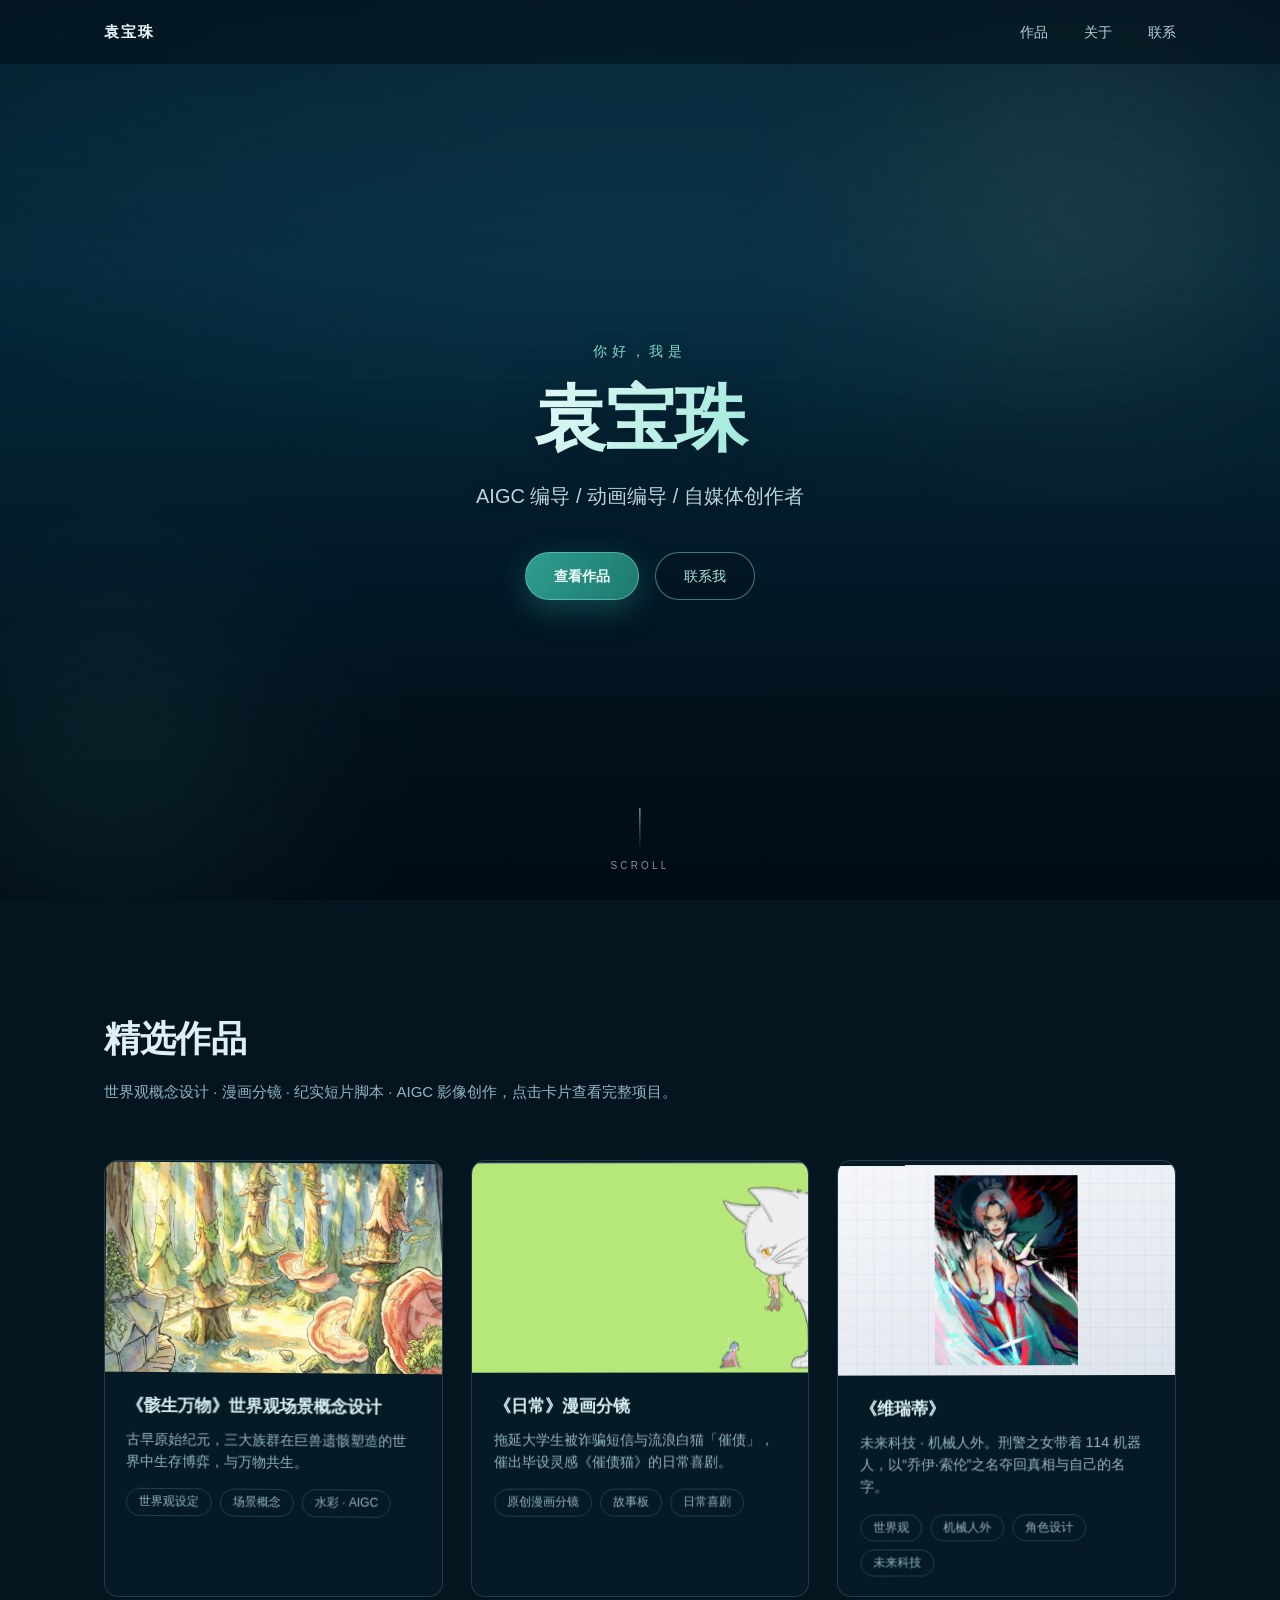
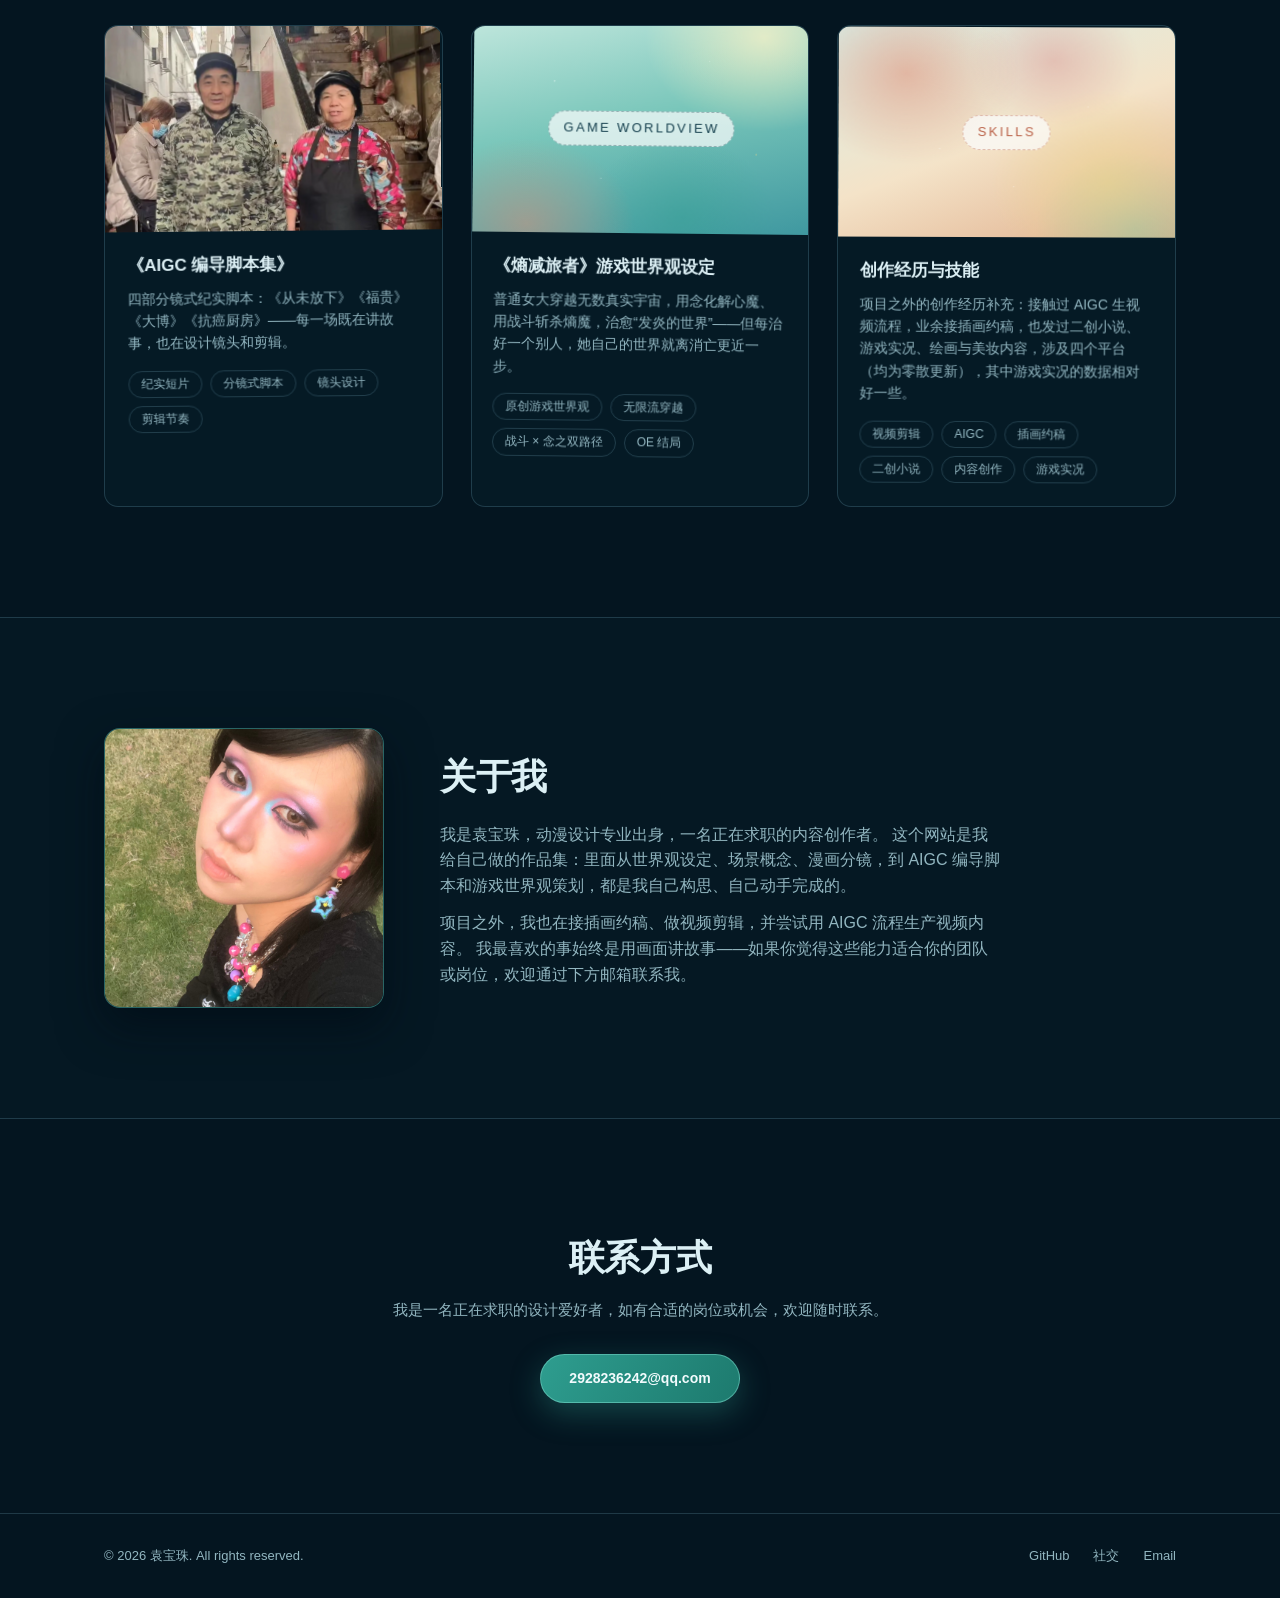
==== commit 8d4c3056: "维瑞蒂封面铺满裁上半部分并去角标；子页移除侧边概念图；关于我头像更新" ====
--- a/index.html
+++ b/index.html
@@ -104,8 +104,7 @@
           <article class="work-card">
             <a href="works/work-3.html" class="work-link" aria-label="《维瑞蒂》未来科技机械人外世界观与角色概念设计">
               <div class="work-cover">
-                <img class="wrd-card-img" src="images/wrd-1-verity.png" alt="《维瑞蒂》主角维瑞蒂 / 乔伊·索伦 概念设计" />
-                <span class="work-cover-tag">初版概念设计</span>
+                <img class="wrd-card-img" src="images/wrd-cover-verity.webp" alt="《维瑞蒂》主角维瑞蒂 / 乔伊·索伦 概念插画" />
               </div>
               <div class="work-body">
                 <h3 class="work-title">《维瑞蒂》</h3>
@@ -170,7 +169,7 @@
     <section class="section section-alt" id="about">
       <div class="container about-grid">
         <div class="about-avatar">
-          <img src="images/about-portrait.jpg" alt="袁宝珠——寸头与蓝色烟熏妆自拍" />
+          <img src="images/avatar-yuanbaozhu.jpg" alt="袁宝珠——粉蓝撞色创意妆容自拍" />
         </div>
         <div>
           <h2 class="section-title">关于我</h2>
